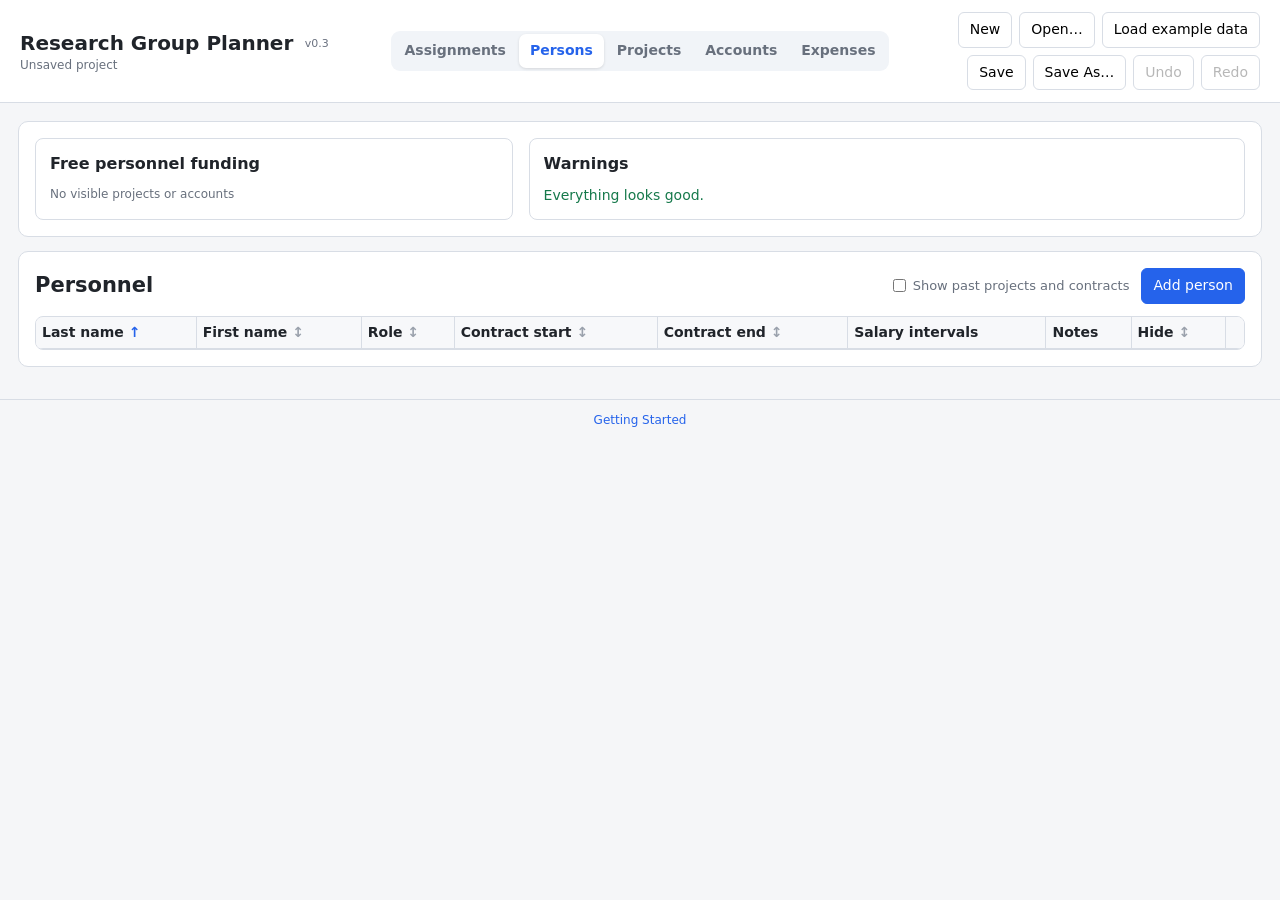
==== index.html @ 74cd60b7 "Assignments first" ====
<!doctype html>
<html lang="en">
<head>
  <meta charset="utf-8">
  <meta name="viewport" content="width=device-width, initial-scale=1">
  <title>Research Group Planner</title>
  <link rel="stylesheet" href="style.css?v=0.3">
</head>
<body>
  <header class="topbar">
    <div class="header-brand">
      <h1>Research Group Planner <span class="version">v0.3</span></h1>
      <div id="fileStatus" class="muted">Unsaved project</div>
    </div>

    <nav class="header-tabs" aria-label="Views">
      <button data-tab="timeline">Assignments</button>
      <button data-tab="persons" class="active">Persons</button>
      <button data-tab="projects">Projects</button>
      <button data-tab="accounts">Accounts</button>
      <button data-tab="expenses">Expenses</button>
      </nav>

    <nav class="toolbar" aria-label="File actions">
      <button id="newBtn">New</button>
      <button id="openBtn">Open…</button>
      <button id="loadTestDataBtn">Load example data</button>
      <button id="saveBtn">Save</button>
      <button id="saveAsBtn">Save As…</button>
      <button id="undoBtn">Undo</button>
      <button id="redoBtn">Redo</button>
    </nav>

    <div id="person-palette" class="person-palette" hidden></div>
  </header>

  <main>
    <section id="dashboard" class="panel dashboard"></section>

    <section id="tab-persons" class="tab panel active"></section>
    <section id="tab-projects" class="tab panel"></section>
    <section id="tab-accounts" class="tab panel"></section>
<section id="tab-expenses" class="tab panel"></section>
    <section id="tab-timeline" class="tab panel"></section>
</main>

  <script src="app.js?v=0.3"></script>
  <footer class="site-footer">
    <a href="GETTING_STARTED.html" target="_blank" rel="noopener">Getting Started</a>
  </footer>
</body>
</html>
---- style.css ----
:root {
  --bg: #f5f6f8;
  --panel: #ffffff;
  --line: #d8dde5;
  --text: #20242a;
  --muted: #68707d;
  --accent: #2563eb;
  --danger: #b42318;
  --warning: #9a6700;
  --label-width: 340px;
  --month-width: 28px;
}

* {
  box-sizing: border-box;
}

body {
  margin: 0;
  font: 14px/1.4 system-ui, -apple-system, Segoe UI, sans-serif;
  color: var(--text);
  background: var(--bg);
}

button,
input,
select,
textarea {
  font: inherit;
}

button {
  border: 1px solid var(--line);
  background: #fff;
  border-radius: 6px;
  padding: 7px 11px;
  cursor: pointer;
  transition: background-color .12s ease, color .12s ease, border-color .12s ease, box-shadow .12s ease;
}

button:hover {
  background: #f1f4f8;
}

button.primary {
  background: var(--accent);
  color: white;
  border-color: var(--accent);
}

button.danger {
  color: var(--danger);
}

.topbar {
  position: sticky;
  top: 0;
  z-index: 20;
  display: grid;
  grid-template-columns: minmax(220px, 1fr) auto minmax(320px, 1fr);
  align-items: center;
  gap: 18px;
  padding: 12px 20px;
  background: #fff;
  border-bottom: 1px solid var(--line);
}

.header-brand {
  justify-self: start;
  min-width: 0;
}

.header-tabs {
  justify-self: center;
  display: flex;
  align-items: center;
  gap: 2px;
  padding: 3px;
  border-radius: 9px;
  background: #f1f4f8;
}

.header-tabs button {
  border: 0;
  background: transparent;
  border-radius: 7px;
  padding: 7px 11px;
  color: var(--muted);
  font-weight: 600;
}

.header-tabs button:hover {
  background: #e8edf4;
  color: var(--text);
}

.header-tabs button.active {
  background: #fff;
  color: var(--accent);
  box-shadow: 0 1px 3px rgba(0, 0, 0, .12);
}


h1 {
  margin: 0;
  font-size: 20px;
}

.toolbar {
  justify-self: end;
  display: flex;
  gap: 7px;
  flex-wrap: wrap;
  justify-content: flex-end;
}

.muted {
  color: var(--muted);
  font-size: 12px;
}

main {
  padding: 18px;
}

.panel {
  background: var(--panel);
  border: 1px solid var(--line);
  border-radius: 10px;
  padding: 16px;
  margin-bottom: 14px;
}


.tab {
  display: none;
}

.tab.active {
  display: block;
  animation: fadeIn .15s ease;
}

@keyframes fadeIn {
  from { opacity: 0; transform: translateY(4px); }
  to { opacity: 1; transform: translateY(0); }
}

.section-head {
  display: flex;
  align-items: center;
  justify-content: space-between;
  gap: 12px;
  margin-bottom: 12px;
}

.section-head h2,
.section-head h3 {
  margin: 0;
}

.table-wrap {
  overflow: auto;
  border: 1px solid var(--line);
  border-radius: 8px;
  touch-action: pan-y;
}

.table-wrap.panning {
  cursor: grabbing !important;
  user-select: none;
}

table {
  width: 100%;
  border-collapse: collapse;
  min-width: 980px;
}

th,
td {
  border-bottom: 1px solid var(--line);
  border-right: 1px solid var(--line);
  padding: 6px;
  vertical-align: middle;
  transition: background-color .12s ease;
}

th:last-child,
td:last-child {
  border-right: 0;
}

th {
  position: sticky;
  top: 0;
  z-index: 2;
  background: #f7f8fa;
  text-align: left;
  white-space: nowrap;
}

th.sticky-col {
  left: 0;
  z-index: 3;
  box-shadow: 1px 0 0 var(--line);
}

td.sticky-col {
  position: sticky;
  left: 0;
  z-index: 1;
  background: #fff;
  box-shadow: 1px 0 0 var(--line);
}

.table-wrap tbody tr:hover td {
  background: #edf2fb;
}

.table-wrap tbody tr:hover td.computed {
  background: #e4ebf5;
}

.table-wrap tbody tr.hidden-row:hover td {
  background: #f0f2f5;
}

th.sortable {
  cursor: pointer;
  user-select: none;
}

th.sortable::after {
  content: " ↕";
  color: #9aa1ac;
}

th.sortable.asc::after {
  content: " ↑";
  color: var(--accent);
}

th.sortable.desc::after {
  content: " ↓";
  color: var(--accent);
}

td input,
td select,
td textarea {
  width: 100%;
  min-width: 100px;
  border: 1px solid transparent;
  border-bottom: 1px solid transparent;
  border-radius: 4px;
  padding: 6px;
  background: transparent;
  transition: border-color .15s ease, background-color .15s ease, box-shadow .15s ease;
}

td input:hover,
td select:hover,
td textarea:hover {
  border-color: #d0d5dd;
  background: #fafbfc;
}

td input:focus,
td select:focus,
td textarea:focus {
  outline: 2px solid #93b4ff;
  border-color: #5c8df6;
  background: #fff;
}

td textarea {
  resize: vertical;
  min-height: 34px;
}

.money {
  text-align: right;
  font-variant-numeric: tabular-nums;
}

.computed {
  white-space: nowrap;
}

.dashboard-grid {
  display: grid;
  grid-template-columns: minmax(260px, .8fr) minmax(320px, 1.2fr);
  gap: 16px;
}

.dashboard-card {
  border: 1px solid var(--line);
  border-radius: 8px;
  padding: 14px;
  min-width: 0;
}

.dashboard-card h2 {
  margin: 0 0 10px;
  font-size: 16px;
}

.budget-line {
  display: flex;
  justify-content: space-between;
  gap: 16px;
  padding: 6px 0;
  border-bottom: 1px solid #eef1f4;
}

.budget-line:last-child {
  border-bottom: 0;
}

.warning-list {
  margin: 0;
  padding-left: 20px;
}

.warning-list li {
  margin: 5px 0;
  display: flex;
  align-items: flex-start;
  gap: 6px;
}

.warning-icon {
  flex-shrink: 0;
  line-height: 1.4;
}

.error {
  color: var(--danger);
}

.warning {
  color: var(--warning);
}

.info {
  color: #2563eb;
}

.info-abbr {
  display: inline-flex;
  align-items: center;
  justify-content: center;
  width: 16px;
  height: 16px;
  border-radius: 50%;
  background: #2563eb;
  color: #fff;
  font-size: 11px;
  font-weight: 700;
  font-style: normal;
  text-decoration: none;
  cursor: help;
  vertical-align: middle;
  line-height: 1;
}

.ok {
  color: #16794b;
}

.person-palette[hidden] {
  display: none !important;
}

.person-palette {
  grid-column: 1 / -1;
  display: flex;
  gap: 4px;
  flex-wrap: wrap;
  align-content: flex-start;
  padding: 6px 0 0;
  background: #fff;
}

.person-chip {
  padding: 5px 9px;
  border: 1px solid var(--line);
  border-radius: 999px;
  background: #fff;
  cursor: grab;
}

.timeline-shell {
  border: 1px solid var(--line);
  border-radius: 8px;
  overflow: clip;
  margin-bottom: 16px;
}

.timeline-title {
  padding: 10px 12px;
  font-weight: 700;
  background: #f7f8fa;
  border-bottom: 1px solid var(--line);
  display: flex;
  align-items: baseline;
  gap: 12px;
}

.timeline-note {
  font-size: 12px;
  font-weight: 400;
  color: var(--muted);
}

.timeline-body {
  display: grid;
  grid-template-columns: var(--label-width) minmax(0, 1fr);
}

.timeline-labels {
  background: #fff;
  border-right: 1px solid var(--line);
}

.timeline-scroll {
  overflow-x: auto;
  overflow-y: hidden;
  cursor: grab;
  touch-action: pan-y;
}

.timeline-scroll.panning {
  cursor: grabbing;
  user-select: none;
}

.timeline-canvas {
  position: relative;
  min-width: 100%;
}

.timeline-row-grid,
.timeline-year-row,
.timeline-month-row {
  display: grid;
  grid-auto-flow: column;
  grid-auto-columns: var(--month-width);
}

.timeline-header {
  height: 84px;
  border-bottom: 2px solid var(--line);
  background: #fff;
}

.timeline-year-row {
  height: 28px;
  border-bottom: 1px solid #b8c4d4;
}

.year-band {
  display: flex;
  align-items: center;
  justify-content: center;
  font-weight: 700;
  color: #1e293b;
  border-right: 1px solid #cfd5dc;
  letter-spacing: .04em;
  background: linear-gradient(180deg, #f8fafc 0%, #f1f5f9 100%);
}

.timeline-month-row {
  height: 56px;
  background: #fff;
}

.month-cell {
  display: flex;
  justify-content: center;
  align-items: center;
  border-right: 1px solid #e7eaf0;
  font-size: 11px;
  color: var(--muted);
  overflow: hidden;
}

.month-cell span {
  writing-mode: vertical-rl;
  transform: rotate(180deg);
  line-height: 1;
  white-space: nowrap;
}

.month-cell.current-month {
  background: #fff4d8;
  color: #4b3b00;
  font-weight: 700;
}

.timeline-label-spacer {
  height: 84px;
  border-bottom: 2px solid var(--line);
  background: #fff;
}

.group-label {
  height: 35px;
  padding: 0 10px;
  display: flex;
  align-items: center;
  font-weight: 700;
  background: #eef2f7;
  border-bottom: 1px solid var(--line);
  overflow: hidden;
}

.group-grid {
  height: 35px;
  border-bottom: 1px solid var(--line);
  background: #eef2f7;
}

.timeline-label-row {
  padding: 8px 10px;
  border-bottom: 1px solid var(--line);
  overflow: hidden;
}

.timeline-label-row strong {
  display: block;
  margin-bottom: 4px;
}

.timeline-label-row .meta {
  display: grid;
  grid-template-columns: auto 1fr;
  gap: 2px 8px;
  font-size: 12px;
  color: var(--muted);
}

.timeline-label-row .meta span:nth-child(even) {
  text-align: right;
  font-variant-numeric: tabular-nums;
  overflow-wrap: anywhere;
}

.timeline-row {
  position: relative;
  border-bottom: 1px solid var(--line);
  background: #fff;
}

.timeline-row-grid {
  position: absolute;
  inset: 0;
  z-index: 0;
}

.current-month-band {
  position: absolute;
  top: 84px;
  bottom: 0;
  background: rgba(255, 193, 7, .08);
  pointer-events: none;
  z-index: 1;
}

.today-line {
  position: absolute;
  top: 84px;
  bottom: 0;
  width: 2px;
  background: rgba(210, 45, 45, .8);
  pointer-events: none;
  z-index: 5;
}

.timeline-row-grid>div {
  border-right: 1px solid #edf0f4;
}



.assignment-bar {
  position: absolute;
  z-index: 4;
  height: 24px;
  border-radius: 5px;
  color: white;
  padding: 3px 20px 3px 8px;
  overflow: hidden;
  white-space: nowrap;
  text-overflow: ellipsis;
  cursor: grab;
  user-select: none;
  box-shadow: 0 1px 3px rgba(0, 0, 0, .12), 0 1px 2px rgba(0, 0, 0, .08);
  border: 1px solid rgba(255, 255, 255, .15);
}

.assignment-bar.dragging {
  opacity: .72;
  cursor: grabbing;
}

.assignment-handle {
  position: absolute;
  top: 0;
  bottom: 0;
  width: 8px;
  cursor: ew-resize;
  background: rgba(255, 255, 255, .28);
}

.assignment-handle.left {
  left: 0;
}

.assignment-handle.right {
  right: 0;
}


.drop-hover {
  background: #edf5ff !important;
}


.help {
  font-size: 12px;
  color: var(--muted);
}

@media (max-width: 850px) {
  .dashboard-grid {
    grid-template-columns: 1fr;
  }

  :root {
    --label-width: 280px;
    --month-width: 28px;
  }
}

.section-actions {
  display: flex;
  align-items: center;
  gap: 12px;
  flex-wrap: wrap;
}

.past-toggle {
  display: inline-flex;
  align-items: center;
  gap: 7px;
  color: var(--muted);
  font-size: 13px;
  user-select: none;
}

.past-toggle input {
  width: auto;
  margin: 0;
}

.expense-summary-table tbody tr[data-overview-project] {
  cursor: pointer;
}

.expense-summary-table tbody tr[data-overview-project]:hover {
  background: #edf2fb;
}

.expense-overview {
  margin: 0 0 18px;
}

.expense-overview h3 {
  margin: 0 0 8px;
}

.expense-summary-table {
  min-width: 760px;
}

.expense-summary-table thead tr:first-child th {
  text-align: center;
}

.expense-summary-table thead tr:first-child th:first-child {
  text-align: left;
}

.expense-summary-table td:first-child {
  font-weight: 600;
}

.salary-summary {
  white-space: nowrap;
  min-width: 190px;
}

.salary-summary button {
  margin-left: 8px;
}

.salary-detail-row>td {
  padding: 8px 12px 14px 34px;
  background: #fafbfc;
}

.salary-editor {
  max-width: 960px;
  border: 1px solid var(--line);
  border-radius: 7px;
  overflow: auto;
}

.salary-editor table {
  min-width: 820px;
}

.salary-editor th {
  position: static;
}

.salary-empty {
  color: var(--muted);
  font-size: 12px;
  padding: 5px 0;
}


.drag-date-tooltip {
  position: fixed;
  z-index: 10000;
  pointer-events: none;
  padding: 6px 9px;
  border-radius: 6px;
  background: rgba(20, 24, 32, 0.94);
  color: #fff;
  font-size: 12px;
  font-variant-numeric: tabular-nums;
  box-shadow: 0 3px 12px rgba(0, 0, 0, .25);
  white-space: nowrap;
}

.center {
  text-align: center;
}

.center input[type="checkbox"] {
  width: 18px;
  height: 18px;
  cursor: pointer;
}

/* Hidden entries remain editable, but are visually de-emphasized. */
.hidden-row,
.hidden-row input,
.hidden-row select,
.hidden-row textarea,
.hidden-row .computed,
.hidden-row button {
  color: #8a919c;
}

.hidden-row {
  background: #f7f8fa;
}

.hidden-row input:focus,
.hidden-row select:focus,
.hidden-row textarea:focus {
  color: var(--text);
}

.assignment-drag-active .timeline-row {
  transition: background-color .08s ease;
}

.assignment-drag-active .timeline-row.drop-hover {
  background: #dbeafe !important;
  outline: 2px solid #60a5fa;
  outline-offset: -2px;
}

.timeline-row-grid > div.active-period {
  background: #dfe3e8;
}

.timeline-row-grid > div.active-period.current-month-cell {
  background: #eadfbf;
}

.timeline-label-row,
.timeline-row {
  transition: height 120ms ease;
}

.assignment-bar {
  min-width: 8px;
}


@media (max-width: 1180px) {
  .topbar {
    grid-template-columns: 1fr auto;
  }

  .header-tabs {
    grid-column: 1 / -1;
    grid-row: 2;
    justify-self: center;
  }
}

@media (max-width: 760px) {
  .topbar {
    grid-template-columns: 1fr;
  }

  .header-brand,
  .toolbar,
  .header-tabs {
    justify-self: stretch;
  }

  .toolbar,
  .header-tabs {
    justify-content: center;
  }

  .header-tabs {
    overflow-x: auto;
  }
}


.salary-interval-band {
  position: absolute;
  z-index: 3;
  height: 16px;
  border: 1px solid rgba(80, 87, 96, .22);
  border-radius: 3px;
  overflow: hidden;
  white-space: nowrap;
  pointer-events: none;
}

.salary-interval-band span {
  display: block;
  padding: 1px 4px;
  font-size: 9px;
  line-height: 12px;
  color: #3f4650;
  font-variant-numeric: tabular-nums;
  text-overflow: ellipsis;
  overflow: hidden;
}

.salary-shade-0 {
  background: #eceff2;
}

.salary-shade-1 {
  background: #dfe3e7;
}

.salary-shade-2 {
  background: #f3f4f6;
}


.version{
  font-size:0.55em;
  font-weight:500;
  color:#6b7280;
  margin-left:.4em;
  vertical-align:middle;
}


.iso-date-input {
  font-variant-numeric: tabular-nums;
  letter-spacing: .02em;
}


.compact-budget-line {
  padding: 4px 0;
}

.compact-budget-line span {
  min-width: 0;
  overflow-wrap: anywhere;
}

.account-divider {
  margin-top: 6px;
  padding-top: 6px;
  border-top: 1px solid var(--line);
  font-size: 0.9em;
  color: var(--muted);
}

.compact-budget-total {
  margin-top: 4px;
  padding-top: 8px;
  border-top: 2px solid var(--line);
  border-bottom: 0;
  font-weight: 700;
}


.iso-date-input {
  min-width: 132px;
}


.contract-preview,
.valid-drop-preview {
  position: absolute;
  top: 0;
  bottom: 0;
  pointer-events: none;
}

.contract-preview {
  z-index: 2;
  background: repeating-linear-gradient(
    135deg,
    rgba(37, 99, 235, .08) 0,
    rgba(37, 99, 235, .08) 6px,
    rgba(37, 99, 235, .18) 6px,
    rgba(37, 99, 235, .18) 10px
  );
  border-left: 1px dashed rgba(37, 99, 235, .75);
  border-right: 1px dashed rgba(37, 99, 235, .75);
}

.valid-drop-preview {
  z-index: 3;
  background: rgba(37, 99, 235, .17);
  box-shadow: inset 0 0 0 2px rgba(37, 99, 235, .55);
}

.contract-drag-tooltip {
  position: fixed;
  z-index: 10001;
  pointer-events: none;
  padding: 7px 10px;
  border-radius: 7px;
  background: rgba(17, 24, 39, .96);
  color: #fff;
  font-size: 11px;
  line-height: 1.4;
  font-variant-numeric: tabular-nums;
  box-shadow: 0 4px 16px rgba(0, 0, 0, .28);
  white-space: nowrap;
}




.assignment-bar-readonly {
  cursor: default;
  padding-right: 8px;
}

.assignment-bar-resize-only {
  cursor: default;
}

.assignment-bar-resize-only .assignment-handle {
  cursor: ew-resize;
}


.assignment-bar-resize-only {
  cursor: grab;
}

.assignment-bar-resize-only.delete-dragging {
  cursor: grabbing;
  opacity: .72;
  z-index: 20;
  pointer-events: none;
}

.drag-date-tooltip.delete-ready {
  background: rgba(180, 35, 24, .96);
}


body.modal-open {
  overflow: hidden;
}

.assignment-modal[hidden] {
  display: none;
}

.assignment-modal {
  position: fixed;
  inset: 0;
  z-index: 10000;
  display: grid;
  place-items: center;
  padding: 20px;
}

.assignment-modal-backdrop {
  position: absolute;
  inset: 0;
  background: rgba(15, 23, 42, .48);
  backdrop-filter: blur(2px);
}

.assignment-modal-card {
  position: relative;
  width: min(560px, 100%);
  border: 1px solid rgba(148, 163, 184, .55);
  border-radius: 14px;
  background: #fff;
  box-shadow: 0 24px 80px rgba(15, 23, 42, .35);
  overflow: hidden;
}

.assignment-modal-header {
  display: flex;
  align-items: flex-start;
  justify-content: space-between;
  gap: 16px;
  padding: 18px 20px 14px;
  border-bottom: 1px solid var(--line);
  background: #f8fafc;
}

.assignment-modal-header h3 {
  margin: 0 0 6px;
  font-size: 18px;
}

.assignment-modal-close {
  border: 0;
  background: transparent;
  padding: 0 4px;
  font-size: 26px;
  line-height: 1;
  color: var(--muted);
}

.assignment-modal-body {
  display: grid;
  gap: 18px;
  padding: 20px;
}

.assignment-editor-context {
  display: flex;
  flex-wrap: wrap;
  gap: 5px 10px;
  color: var(--muted);
  font-size: 12px;
}

.assignment-editor-context strong {
  color: var(--text);
}

.assignment-field {
  display: grid;
  gap: 7px;
  font-weight: 600;
}

.assignment-field input,
.assignment-field textarea {
  width: 100%;
  border: 1px solid var(--line);
  border-radius: 8px;
  padding: 10px 11px;
  background: #fff;
  color: var(--text);
}

.assignment-field input:focus,
.assignment-field textarea:focus {
  outline: 3px solid rgba(37, 99, 235, .16);
  border-color: var(--accent);
}

.fte-input-wrap {
  position: relative;
  max-width: 180px;
}

.fte-input-wrap input {
  padding-right: 34px;
  font-variant-numeric: tabular-nums;
}

.fte-input-wrap span {
  position: absolute;
  right: 11px;
  top: 50%;
  transform: translateY(-50%);
  color: var(--muted);
  pointer-events: none;
}

.assignment-modal-footer {
  display: flex;
  justify-content: flex-end;
  gap: 9px;
  padding: 14px 20px 18px;
  border-top: 1px solid var(--line);
  background: #fafbfc;
}

.assignment-note-icon {
  color: rgba(255,255,255,.92);
  font-size: 8px;
  margin-left: 6px;
  vertical-align: 1px;
}

.assignment-comment-icon { margin-left: 5px; font-size: 11px; line-height: 1; vertical-align: middle; }

/* ─── Expense Timeline Modal ─── */

.expense-timeline-modal {
  position: fixed;
  inset: 0;
  z-index: 10000;
  display: grid;
  place-items: center;
  padding: 20px;
}

.expense-timeline-backdrop {
  position: absolute;
  inset: 0;
  background: rgba(15, 23, 42, .48);
  backdrop-filter: blur(2px);
}

.expense-timeline-card {
  position: relative;
  width: min(720px, 100%);
  border: 1px solid rgba(148, 163, 184, .55);
  border-radius: 14px;
  background: #fff;
  box-shadow: 0 24px 80px rgba(15, 23, 42, .35);
  overflow: hidden;
}

.expense-timeline-header {
  display: flex;
  align-items: flex-start;
  justify-content: space-between;
  gap: 16px;
  padding: 18px 20px 14px;
  border-bottom: 1px solid var(--line);
  background: #f8fafc;
}

.expense-timeline-header h3 {
  margin: 0 0 4px;
  font-size: 18px;
}

.expense-timeline-close {
  border: 0;
  background: transparent;
  padding: 0 4px;
  font-size: 26px;
  line-height: 1;
  color: var(--muted);
  cursor: pointer;
}

.expense-timeline-body {
  padding: 20px;
}

.expense-timeline-legend {
  display: flex;
  gap: 16px;
  margin-bottom: 16px;
  font-size: 13px;
  font-weight: 600;
}

.expense-legend-item {
  display: flex;
  align-items: center;
  gap: 5px;
}

.expense-legend-dot {
  width: 10px;
  height: 10px;
  border-radius: 50%;
  flex-shrink: 0;
}

.expense-timeline-track {
  margin-bottom: 16px;
}

.expense-timeline-bar {
  position: relative;
  background: #f1f5f9;
  border: 1px solid var(--line);
  border-radius: 6px;
  overflow: visible;
}

.expense-marker {
  position: absolute;
  width: 12px;
  height: 12px;
  border-radius: 50%;
  transform: translateX(-50%);
  cursor: pointer;
  z-index: 2;
  transition: filter .1s, box-shadow .1s;
}

.expense-marker:hover {
  filter: brightness(1.15);
  box-shadow: 0 0 0 3px rgba(0, 0, 0, .12);
}

.expense-today-line {
  position: absolute;
  top: -2px;
  bottom: -2px;
  width: 2px;
  background: rgba(210, 45, 45, .7);
  z-index: 1;
}

.expense-timeline-months {
  position: relative;
  height: 22px;
  margin-top: 2px;
  font-size: 10px;
  color: var(--muted);
}

.expense-month-tick {
  position: absolute;
  top: 0;
  transform: translateX(-50%);
  white-space: nowrap;
  font-size: 11px;
  color: var(--muted);
  font-variant-numeric: tabular-nums;
}

.expense-month-tick:last-child {
  transform: translateX(-100%);
}

.expense-timeline-list {
  border-top: 1px solid var(--line);
  padding-top: 12px;
}

.expense-timeline-list-item {
  display: flex;
  align-items: center;
  gap: 8px;
  padding: 5px 0;
  font-size: 13px;
  border-bottom: 1px solid #f1f5f9;
  transition: background .15s;
}

.expense-timeline-list-item.highlighted {
  background: #dbeafe;
  border-radius: 4px;
  margin: 0 -6px;
  padding: 5px 6px;
}

.expense-timeline-list-item:last-child {
  border-bottom: 0;
}

.expense-list-dot {
  width: 8px;
  height: 8px;
  border-radius: 50%;
  flex-shrink: 0;
}

.expense-list-date {
  font-variant-numeric: tabular-nums;
  min-width: 90px;
}

.expense-list-amount {
  min-width: 80px;
  text-align: right;
}

.expense-list-cat {
  color: var(--muted);
  font-size: 12px;
}

.expense-list-notes {
  font-size: 12px;
  overflow: hidden;
  text-overflow: ellipsis;
  white-space: nowrap;
}


.assignment-planned-segment {
  position: absolute;
  top: 0;
  bottom: 0;
  z-index: 1;
  pointer-events: none;
  background: repeating-linear-gradient(
    135deg,
    rgba(255, 255, 255, .08) 0,
    rgba(255, 255, 255, .08) 4px,
    rgba(255, 255, 255, .48) 4px,
    rgba(255, 255, 255, .48) 8px
  );
  border-left: 1px solid rgba(255, 255, 255, .72);
}

.assignment-label-text {
  position: relative;
  z-index: 2;
}

.assignment-handle {
  z-index: 3;
}

.balance-date-marker {
  position: absolute;
  top: 0;
  width: 2px;
  background: #2563eb;
  z-index: 2;
  pointer-events: none;
}
.balance-date-marker::after {
  content: attr(title);
  position: absolute;
  bottom: 4px;
  left: 6px;
  background: #1e293b;
  color: #f8fafc;
  font-size: 10px;
  padding: 2px 6px;
  border-radius: 4px;
  white-space: pre;
  pointer-events: none;
  opacity: 0;
  transition: opacity 0.15s;
}
.balance-date-marker:hover::after {
  opacity: 1;
}
.balance-label {
  position: absolute;
  bottom: 2px;
  left: 6px;
  background: #dbeafe;
  color: #1e40af;
  font-size: 10px;
  font-weight: 600;
  padding: 1px 5px;
  border-radius: 3px;
  white-space: nowrap;
  pointer-events: none;
}

.assignment-planned-project-segment {
  position: absolute;
  z-index: 4;
  top: 0;
  bottom: 0;
  pointer-events: none;
  background:
    repeating-linear-gradient(
      135deg,
      rgba(255, 255, 255, .08) 0,
      rgba(255, 255, 255, .08) 4px,
      rgba(20, 20, 20, .28) 4px,
      rgba(20, 20, 20, .28) 7px
    );
  border-left: 1px solid rgba(20, 20, 20, .35);
}

.assignment-planned-segment {
  background: repeating-linear-gradient(135deg, rgba(255,255,255,.10) 0, rgba(255,255,255,.10) 4px, rgba(20,20,20,.28) 4px, rgba(20,20,20,.28) 7px);
}
.assignment-planned-project-segment {
  background: repeating-linear-gradient(45deg, rgba(255,255,255,.10) 0, rgba(255,255,255,.10) 4px, rgba(20,20,20,.28) 4px, rgba(20,20,20,.28) 7px);
}
.assignment-planning-badge {
  position:absolute; z-index:7; top:2px; right:4px; min-width:16px; height:14px; padding:0 3px;
  border-radius:7px; background:#facc15; color:#3f3f46; font-size:9px; font-weight:800;
  line-height:14px; text-align:center; box-shadow:0 1px 2px rgba(0,0,0,.18); pointer-events:none;
}
.assignment-editor-planning[hidden] {
  display: none !important;
}
.assignment-editor-planning {
  display:grid; gap:6px; padding:10px 12px; border:1px solid #facc15; border-radius:8px;
  background:#fefce8; color:#713f12; font-size:12px; font-weight:600;
}


.negative-funding {
  color: #b91c1c;
}



.resizable-table {
  table-layout: fixed;
  width: max-content;
  min-width: 100%;
}

.resizable-table th,
.resizable-table td {
  overflow: hidden;
  text-overflow: ellipsis;
}

.resizable-column-header {
  position: relative;
}

.column-resize-handle {
  position: absolute;
  top: 0;
  right: -3px;
  width: 7px;
  height: 100%;
  cursor: col-resize;
  touch-action: none;
  z-index: 5;
}

.column-resize-handle::after {
  content: "";
  position: absolute;
  top: 20%;
  bottom: 20%;
  left: 3px;
  width: 1px;
  background: transparent;
}

.resizable-column-header:hover .column-resize-handle::after,
.column-resize-handle:hover::after {
  background: #94a3b8;
}

body.resizing-column,
body.resizing-column * {
  cursor: col-resize !important;
  user-select: none !important;
}

.site-footer {
  text-align: center;
  padding: 12px 16px;
  font-size: 12px;
  color: var(--muted);
  border-top: 1px solid var(--line);
}

.site-footer a {
  color: var(--accent);
  text-decoration: none;
}

.site-footer a:hover {
  text-decoration: underline;
}
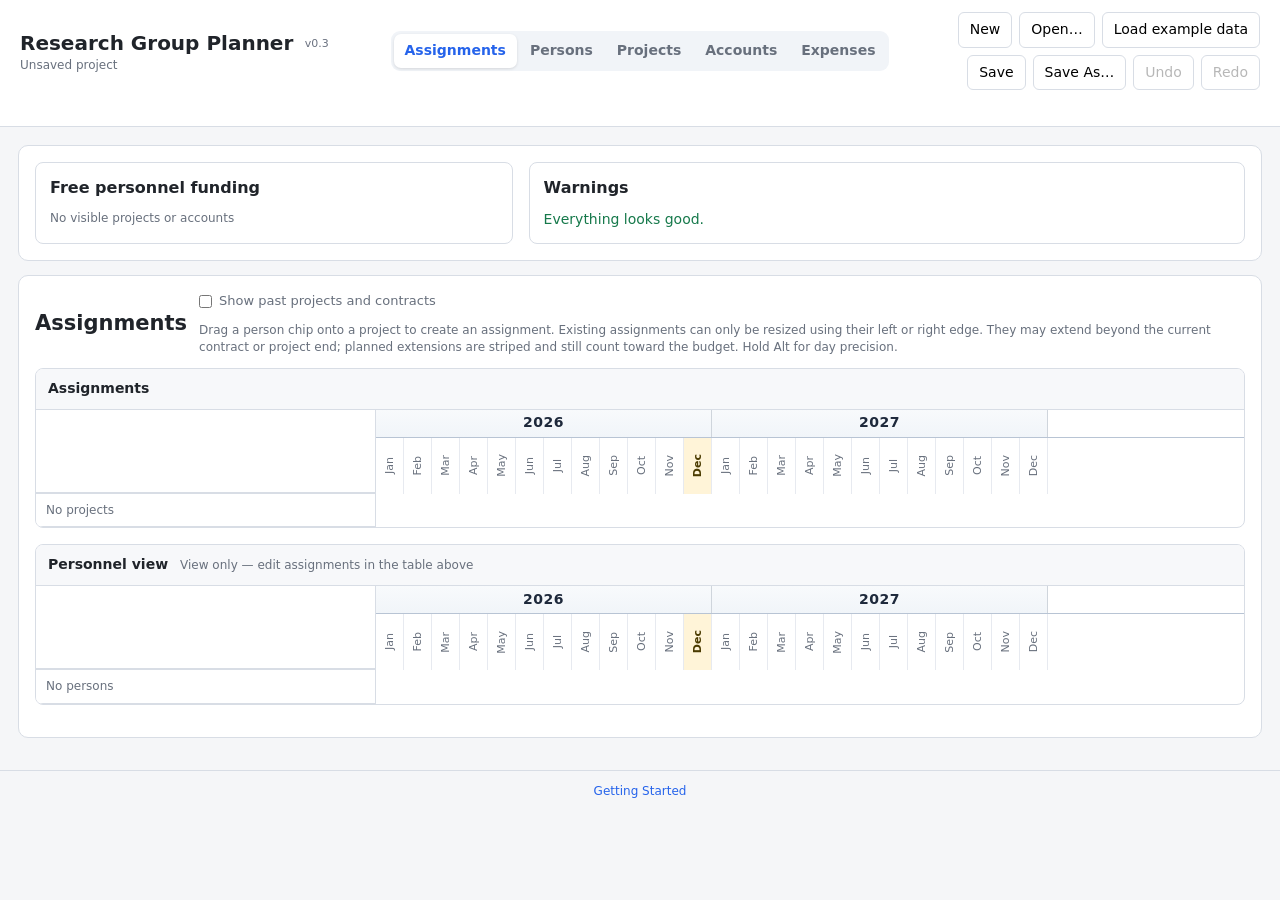
==== commit 8aeca745: "Default to assignments tab on load" ====
--- a/index.html
+++ b/index.html
@@ -14,8 +14,8 @@
     </div>
 
     <nav class="header-tabs" aria-label="Views">
-      <button data-tab="timeline">Assignments</button>
-      <button data-tab="persons" class="active">Persons</button>
+      <button data-tab="timeline" class="active">Assignments</button>
+      <button data-tab="persons">Persons</button>
       <button data-tab="projects">Projects</button>
       <button data-tab="accounts">Accounts</button>
       <button data-tab="expenses">Expenses</button>
@@ -37,11 +37,11 @@
   <main>
     <section id="dashboard" class="panel dashboard"></section>
 
-    <section id="tab-persons" class="tab panel active"></section>
+    <section id="tab-persons" class="tab panel"></section>
     <section id="tab-projects" class="tab panel"></section>
     <section id="tab-accounts" class="tab panel"></section>
 <section id="tab-expenses" class="tab panel"></section>
-    <section id="tab-timeline" class="tab panel"></section>
+    <section id="tab-timeline" class="tab panel active"></section>
 </main>
 
   <script src="app.js?v=0.3"></script>
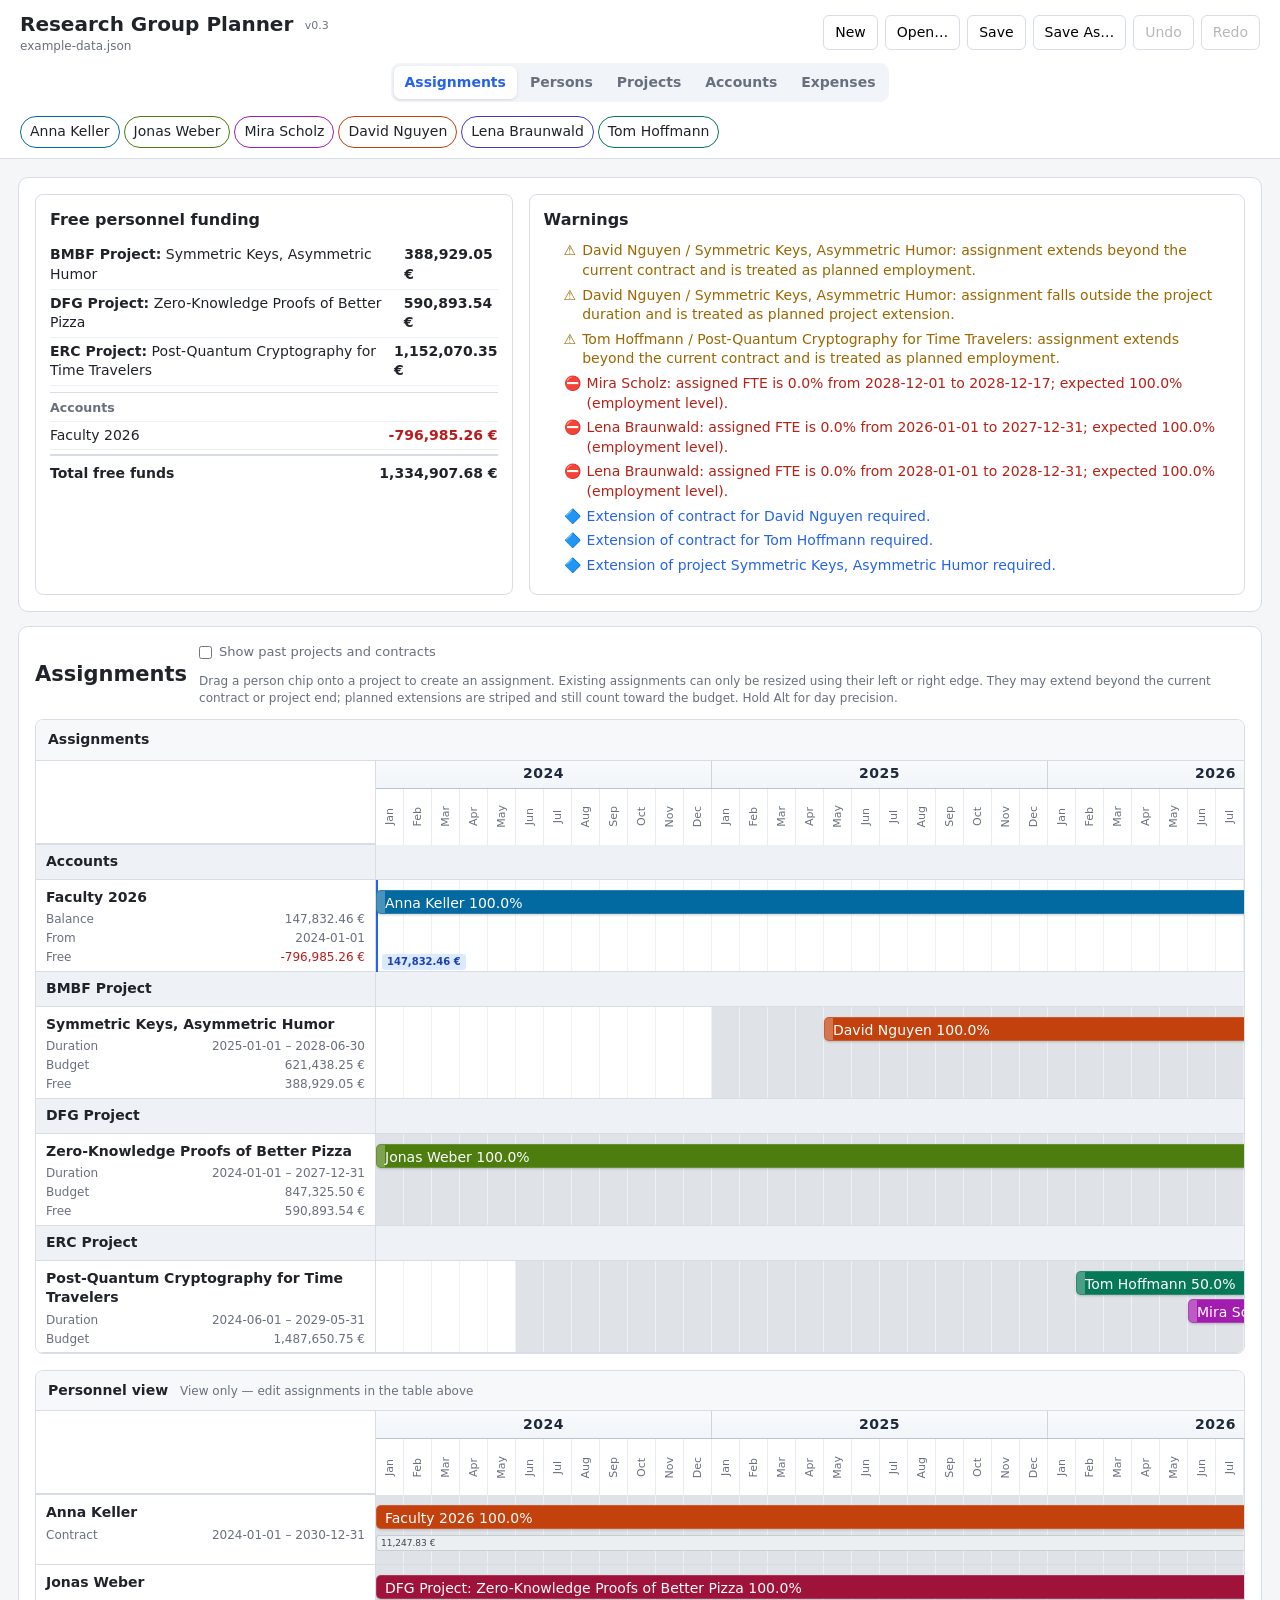
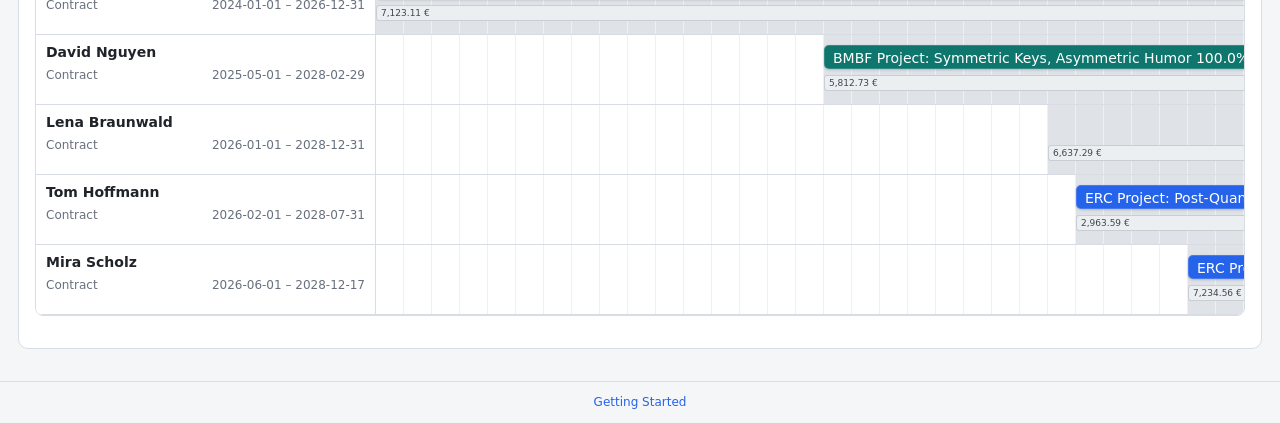
==== commit 9222e4d5: "Remove 'Load example data' button, auto-load on startup" ====
--- a/index.html
+++ b/index.html
@@ -24,7 +24,6 @@
     <nav class="toolbar" aria-label="File actions">
       <button id="newBtn">New</button>
       <button id="openBtn">Open…</button>
-      <button id="loadTestDataBtn">Load example data</button>
       <button id="saveBtn">Save</button>
       <button id="saveAsBtn">Save As…</button>
       <button id="undoBtn">Undo</button>
--- a/style.css
+++ b/style.css
@@ -57,10 +57,11 @@
   top: 0;
   z-index: 20;
   display: grid;
-  grid-template-columns: minmax(220px, 1fr) auto minmax(320px, 1fr);
+  grid-template-columns: minmax(220px, 1fr) auto;
+  grid-template-rows: auto auto;
   align-items: center;
-  gap: 18px;
-  padding: 12px 20px;
+  gap: 8px 18px;
+  padding: 10px 20px;
   background: #fff;
   border-bottom: 1px solid var(--line);
 }
@@ -68,9 +69,13 @@
 .header-brand {
   justify-self: start;
   min-width: 0;
+  grid-column: 1;
+  grid-row: 1;
 }
 
 .header-tabs {
+  grid-column: 1 / -1;
+  grid-row: 2;
   justify-self: center;
   display: flex;
   align-items: center;
@@ -108,6 +113,8 @@
 
 .toolbar {
   justify-self: end;
+  grid-column: 2;
+  grid-row: 1;
   display: flex;
   gap: 7px;
   flex-wrap: wrap;
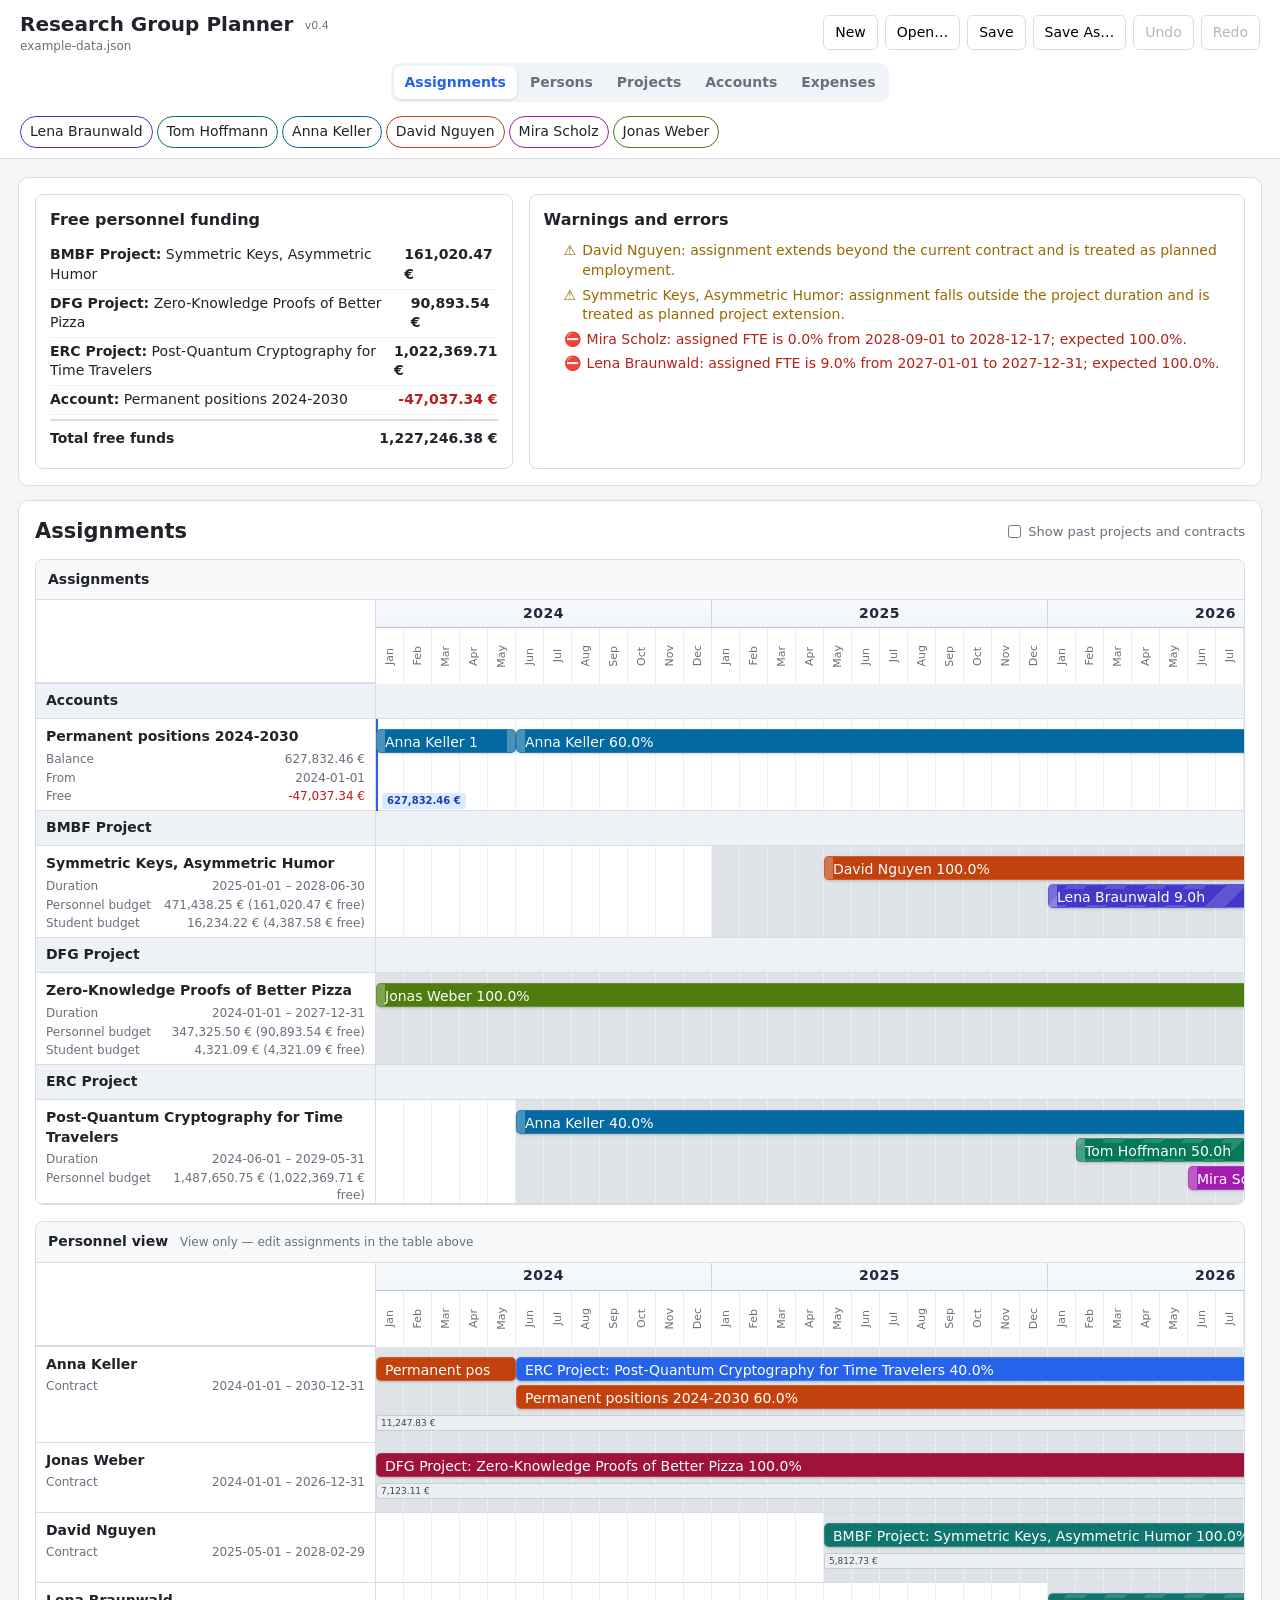
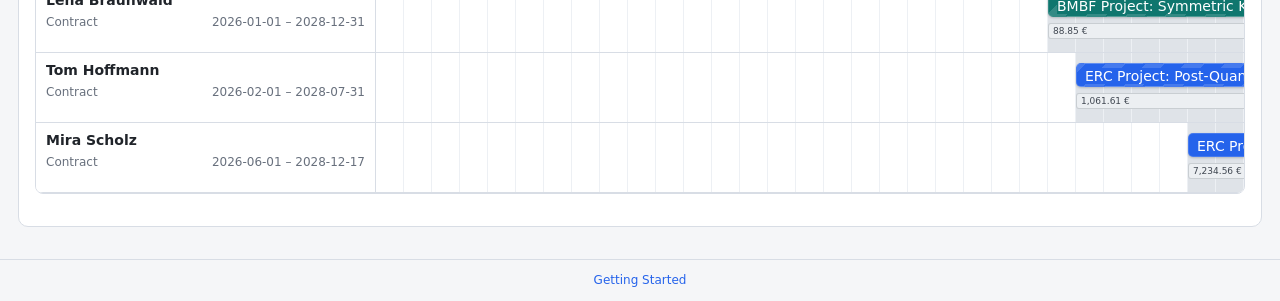
==== commit b3d295b2: "v0.4: student assistant hrs/week, salary period split, role-based bar rendering - Salary intervals r" ====
--- a/index.html
+++ b/index.html
@@ -4,12 +4,12 @@
   <meta charset="utf-8">
   <meta name="viewport" content="width=device-width, initial-scale=1">
   <title>Research Group Planner</title>
-  <link rel="stylesheet" href="style.css?v=0.3">
+  <link rel="stylesheet" href="style.css?v=0.4">
 </head>
 <body>
   <header class="topbar">
     <div class="header-brand">
-      <h1>Research Group Planner <span class="version">v0.3</span></h1>
+      <h1>Research Group Planner <span class="version">v0.4</span></h1>
       <div id="fileStatus" class="muted">Unsaved project</div>
     </div>
 
@@ -43,7 +43,7 @@
     <section id="tab-timeline" class="tab panel active"></section>
 </main>
 
-  <script src="app.js?v=0.3"></script>
+  <script src="app.js?v=0.4"></script>
   <footer class="site-footer">
     <a href="GETTING_STARTED.html" target="_blank" rel="noopener">Getting Started</a>
   </footer>
--- a/style.css
+++ b/style.css
@@ -289,6 +289,23 @@
 .money {
   text-align: right;
   font-variant-numeric: tabular-nums;
+}
+
+.money-input {
+  text-align: right;
+  font-variant-numeric: tabular-nums;
+}
+
+.money-field {
+  display: inline-flex;
+  align-items: center;
+  gap: 2px;
+}
+
+.money-field::after {
+  content: '€';
+  font: inherit;
+  flex-shrink: 0;
 }
 
 .computed {
@@ -612,6 +629,16 @@
   cursor: grabbing;
 }
 
+.assignment-bar-student {
+  background-image: repeating-linear-gradient(
+    -45deg,
+    transparent,
+    transparent 14px,
+    rgba(255, 255, 255, .15) 14px,
+    rgba(255, 255, 255, .15) 28px
+  ) !important;
+}
+
 .assignment-handle {
   position: absolute;
   top: 0;
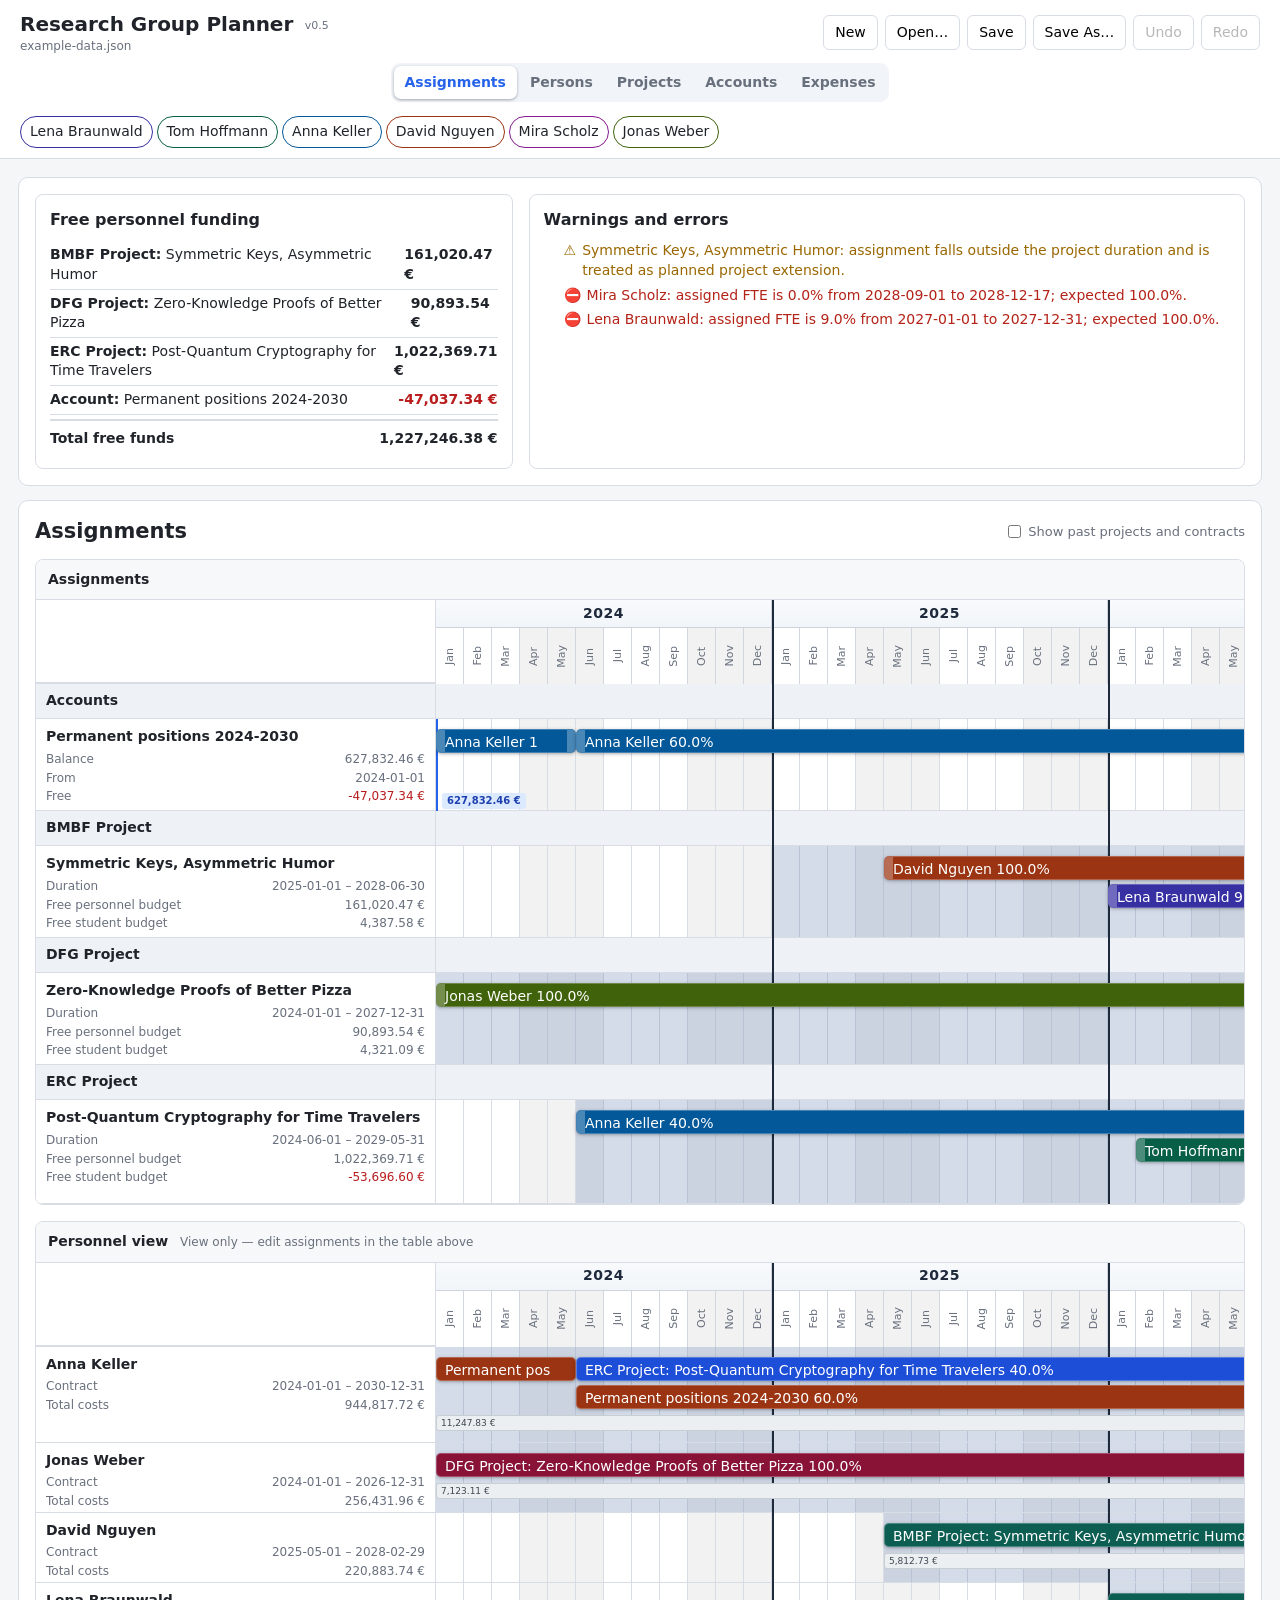
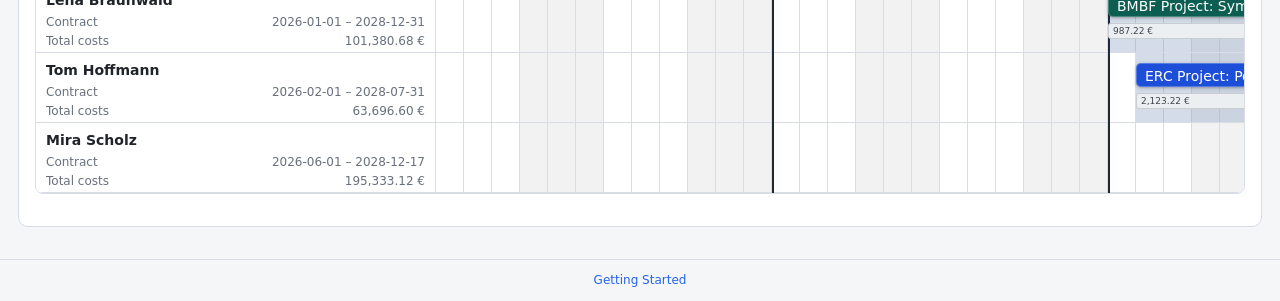
==== commit 1f903fb0: "v0.5: auto-create planned contract periods on assignment gaps, merge on extend, custom dialogs, cont" ====
--- a/index.html
+++ b/index.html
@@ -4,12 +4,12 @@
   <meta charset="utf-8">
   <meta name="viewport" content="width=device-width, initial-scale=1">
   <title>Research Group Planner</title>
-  <link rel="stylesheet" href="style.css?v=0.4">
+  <link rel="stylesheet" href="style.css?v=0.5">
 </head>
 <body>
   <header class="topbar">
     <div class="header-brand">
-      <h1>Research Group Planner <span class="version">v0.4</span></h1>
+      <h1>Research Group Planner <span class="version">v0.5</span></h1>
       <div id="fileStatus" class="muted">Unsaved project</div>
     </div>
 
@@ -43,7 +43,7 @@
     <section id="tab-timeline" class="tab panel active"></section>
 </main>
 
-  <script src="app.js?v=0.4"></script>
+  <script src="app.js?v=0.5"></script>
   <footer class="site-footer">
     <a href="GETTING_STARTED.html" target="_blank" rel="noopener">Getting Started</a>
   </footer>
--- a/style.css
+++ b/style.css
@@ -7,8 +7,99 @@
   --accent: #2563eb;
   --danger: #b42318;
   --warning: #9a6700;
-  --label-width: 340px;
+  --hover-bg: #f1f4f8;
+  --row-hover: #edf2fb;
+  --row-computed-hover: #e4ebf5;
+  --input-bg: #fff;
+  --input-hover-bg: #fafbfc;
+  --input-hover-border: #d0d5dd;
+  --input-focus-border: #5c8df6;
+  --input-focus-ring: rgba(91, 131, 246, .16);
+  --header-bg: #fff;
+  --tab-bar-bg: #f1f4f8;
+  --tab-active-bg: #fff;
+  --sticky-shadow: #fff;
+  --modal-backdrop: rgba(15, 23, 42, .48);
+  --modal-shadow: rgba(15, 23, 42, .35);
+  --modal-border: rgba(148, 163, 184, .55);
+  --grid-line: #d8dce3;
+  --today-line: rgba(210, 45, 45, .8);
+  --year-band-text: #1e293b;
+  --year-band-border: #cfd5dc;
+  --year-band-bg: linear-gradient(#f8fafc 0%, #f1f5f9 100%);
+  --month-border: #d2d7df;
+  --group-label-bg: #eef2f7;
+  --warning-bg: #fff3cd;
+  --warning-text: #856404;
+  --warning-border: #ffc107;
+  --drop-hover-bg: #edf5ff;
+  --drop-hover-outline: #60a5fa;
+  --badge-student-bg: #f472b6;
+  --badge-student-text: #fff;
+  --planning-bg: #fefce8;
+  --planning-text: #713f12;
+  --planning-border: #facc15;
+  --negative-text: #b91c1c;
+  --ok-text: #16794b;
+  --label-width: 400px;
   --month-width: 28px;
+  --expense-today-line: rgba(210, 45, 45, .7);
+  --shade-0: #eceff2;
+  --shade-1: #dfe3e7;
+  --shade-2: #f3f4f6;
+  --band-text: #3f4650;
+  --band-border: rgba(80, 87, 96, .22);
+  --detail-row-bg: #fafbfc;
+  --period-toggle: #2563eb;
+  --info-color: #2563eb;
+  --info-badge-bg: #2563eb;
+  --info-badge-text: #fff;
+  --balance-marker: #2563eb;
+  --balance-tooltip-bg: #1e293b;
+  --balance-label-bg: #dbeafe;
+  --balance-label-text: #1e40af;
+  --version-color: #6b7280;
+  --bar-shadow-light: rgba(0, 0, 0, .12);
+  --bar-shadow-dark: rgba(0, 0, 0, .20);
+  --bar-border: rgba(255, 255, 255, .25);
+  --bar-handle: rgba(255, 255, 255, .28);
+  --note-icon: rgba(255,255,255,.92);
+  --tooltip-bg: rgba(20, 24, 32, 0.94);
+  --tooltip-shadow: rgba(0, 0, 0, .25);
+  --delete-tooltip-bg: rgba(180, 35, 24, .96);
+  --zebra-overlay: rgba(0, 0, 0, .05);
+  --hidden-row-bg: #f7f8fa;
+  --hidden-row-text: #8a919c;
+  --header-row-bg: #f7f8fa;
+  --row-hover-computed: #e4ebf5;
+  --contract-band-bg: rgba(80, 87, 96, .22);
+  --active-period-overlay: rgba(100, 130, 180, 0.28);
+  --current-month-bg: #fff4d8;
+  --current-month-text: #4b3b00;
+  --current-month-overlay: rgba(234, 200, 91, 0.35);
+  --month-band-stripe: rgba(255, 193, 7, .08);
+  --expense-bar-bg: #f1f5f9;
+  --expense-bar-border: #d8dde5;
+  --expense-item-border: #eef1f4;
+  --expense-highlight-bg: #dbeafe;
+  --expense-month-text: #68707d;
+  --planning-badge-bg: #facc15;
+  --planning-badge-text: #3f3f46;
+  --assignment-planning-bg: #fefce8;
+  --assignment-planning-text: #713f12;
+  --assignment-planning-border: #facc15;
+  --drag-active-row-bg: #dbeafe;
+  --drag-active-row-outline: #60a5fa;
+  --expense-marker-ring: rgba(0, 0, 0, .12);
+  --stripe-light: rgba(255, 255, 255, .12);
+  --stripe-heavy: rgba(255, 255, 255, .40);
+  --planned-stripe-1: rgba(255,255,255,.12);
+  --planned-stripe-2: rgba(255,255,255,.40);
+  --planned-stripe-3: rgba(255,255,255,.72);
+  --planned-project-stripe-1: rgba(255, 255, 255, .08);
+  --planned-project-stripe-2: rgba(20,20,20,.28);
+  --planned-project-stripe-3: rgba(20, 20, 20, .35);
+  --today-month-stripe: rgba(255, 193, 7, .08);
 }
 
 * {
@@ -31,7 +122,7 @@
 
 button {
   border: 1px solid var(--line);
-  background: #fff;
+  background: var(--panel);
   border-radius: 6px;
   padding: 7px 11px;
   cursor: pointer;
@@ -39,7 +130,7 @@
 }
 
 button:hover {
-  background: #f1f4f8;
+  background: var(--hover-bg);
 }
 
 button.primary {
@@ -62,7 +153,7 @@
   align-items: center;
   gap: 8px 18px;
   padding: 10px 20px;
-  background: #fff;
+  background: var(--header-bg);
   border-bottom: 1px solid var(--line);
 }
 
@@ -82,7 +173,7 @@
   gap: 2px;
   padding: 3px;
   border-radius: 9px;
-  background: #f1f4f8;
+  background: var(--tab-bar-bg);
 }
 
 .header-tabs button {
@@ -95,14 +186,14 @@
 }
 
 .header-tabs button:hover {
-  background: #e8edf4;
+  background: var(--hover-bg);
   color: var(--text);
 }
 
 .header-tabs button.active {
-  background: #fff;
+  background: var(--tab-active-bg);
   color: var(--accent);
-  box-shadow: 0 1px 3px rgba(0, 0, 0, .12);
+  box-shadow: 0 1px 3px var(--modal-shadow);
 }
 
 
@@ -202,7 +293,7 @@
   position: sticky;
   top: 0;
   z-index: 2;
-  background: #f7f8fa;
+  background: var(--header-row-bg);
   text-align: left;
   white-space: nowrap;
 }
@@ -217,20 +308,20 @@
   position: sticky;
   left: 0;
   z-index: 1;
-  background: #fff;
+  background: var(--panel);
   box-shadow: 1px 0 0 var(--line);
 }
 
 .table-wrap tbody tr:hover td {
-  background: #edf2fb;
+  background: var(--row-hover);
 }
 
 .table-wrap tbody tr:hover td.computed {
-  background: #e4ebf5;
+  background: var(--row-computed-hover);
 }
 
 .table-wrap tbody tr.hidden-row:hover td {
-  background: #f0f2f5;
+  background: var(--row-hover);
 }
 
 th.sortable {
@@ -240,7 +331,7 @@
 
 th.sortable::after {
   content: " ↕";
-  color: #9aa1ac;
+  color: var(--muted);
 }
 
 th.sortable.asc::after {
@@ -269,16 +360,16 @@
 td input:hover,
 td select:hover,
 td textarea:hover {
-  border-color: #d0d5dd;
-  background: #fafbfc;
+  border-color: var(--input-hover-border);
+  background: var(--input-hover-bg);
 }
 
 td input:focus,
 td select:focus,
 td textarea:focus {
-  outline: 2px solid #93b4ff;
-  border-color: #5c8df6;
-  background: #fff;
+  outline: 2px solid var(--input-focus-ring);
+  border-color: var(--input-focus-border);
+  background: var(--input-bg);
 }
 
 td textarea {
@@ -335,7 +426,7 @@
   justify-content: space-between;
   gap: 16px;
   padding: 6px 0;
-  border-bottom: 1px solid #eef1f4;
+  border-bottom: 1px solid var(--line);
 }
 
 .budget-line:last-child {
@@ -368,7 +459,7 @@
 }
 
 .info {
-  color: #2563eb;
+  color: var(--info-color);
 }
 
 .info-abbr {
@@ -378,8 +469,8 @@
   width: 16px;
   height: 16px;
   border-radius: 50%;
-  background: #2563eb;
-  color: #fff;
+  background: var(--info-badge-bg);
+  color: var(--info-badge-text);
   font-size: 11px;
   font-weight: 700;
   font-style: normal;
@@ -390,7 +481,7 @@
 }
 
 .ok {
-  color: #16794b;
+  color: var(--ok-text);
 }
 
 .person-palette[hidden] {
@@ -404,14 +495,14 @@
   flex-wrap: wrap;
   align-content: flex-start;
   padding: 6px 0 0;
-  background: #fff;
+  background: var(--panel);
 }
 
 .person-chip {
   padding: 5px 9px;
   border: 1px solid var(--line);
   border-radius: 999px;
-  background: #fff;
+  background: var(--panel);
   cursor: grab;
 }
 
@@ -425,7 +516,7 @@
 .timeline-title {
   padding: 10px 12px;
   font-weight: 700;
-  background: #f7f8fa;
+  background: var(--header-row-bg);
   border-bottom: 1px solid var(--line);
   display: flex;
   align-items: baseline;
@@ -444,8 +535,35 @@
 }
 
 .timeline-labels {
-  background: #fff;
+  background: var(--panel);
   border-right: 1px solid var(--line);
+  position: relative;
+}
+
+.timeline-label-resize-handle {
+  position: absolute;
+  top: 0;
+  right: -4px;
+  width: 8px;
+  height: 100%;
+  cursor: col-resize;
+  touch-action: none;
+  z-index: 5;
+}
+
+.timeline-label-resize-handle::after {
+  content: "";
+  position: absolute;
+  top: 20%;
+  bottom: 20%;
+  left: 3px;
+  width: 1px;
+  background: transparent;
+}
+
+.timeline-labels:hover .timeline-label-resize-handle::after,
+.timeline-label-resize-handle:hover::after {
+  background: var(--muted);
 }
 
 .timeline-scroll {
@@ -476,12 +594,12 @@
 .timeline-header {
   height: 84px;
   border-bottom: 2px solid var(--line);
-  background: #fff;
+  background: var(--panel);
 }
 
 .timeline-year-row {
   height: 28px;
-  border-bottom: 1px solid #b8c4d4;
+  border-bottom: 1px solid var(--year-band-border);
 }
 
 .year-band {
@@ -489,25 +607,30 @@
   align-items: center;
   justify-content: center;
   font-weight: 700;
-  color: #1e293b;
-  border-right: 1px solid #cfd5dc;
+  color: var(--year-band-text);
+  border-right: 1px solid var(--year-band-border);
   letter-spacing: .04em;
-  background: linear-gradient(180deg, #f8fafc 0%, #f1f5f9 100%);
+  background: var(--year-band-bg);
 }
 
 .timeline-month-row {
   height: 56px;
-  background: #fff;
+  background: var(--panel);
 }
 
 .month-cell {
   display: flex;
   justify-content: center;
   align-items: center;
-  border-right: 1px solid #e7eaf0;
+  border-right: 1px solid var(--month-border);
   font-size: 11px;
   color: var(--muted);
   overflow: hidden;
+}
+
+.month-cell.q2,
+.month-cell.q4 {
+  background: var(--zebra-overlay);
 }
 
 .month-cell span {
@@ -518,15 +641,15 @@
 }
 
 .month-cell.current-month {
-  background: #fff4d8;
-  color: #4b3b00;
+  background: var(--current-month-bg);
+  color: var(--current-month-text);
   font-weight: 700;
 }
 
 .timeline-label-spacer {
   height: 84px;
   border-bottom: 2px solid var(--line);
-  background: #fff;
+  background: var(--panel);
 }
 
 .group-label {
@@ -535,7 +658,7 @@
   display: flex;
   align-items: center;
   font-weight: 700;
-  background: #eef2f7;
+  background: var(--group-label-bg);
   border-bottom: 1px solid var(--line);
   overflow: hidden;
 }
@@ -543,7 +666,7 @@
 .group-grid {
   height: 35px;
   border-bottom: 1px solid var(--line);
-  background: #eef2f7;
+  background: var(--group-label-bg);
 }
 
 .timeline-label-row {
@@ -574,7 +697,7 @@
 .timeline-row {
   position: relative;
   border-bottom: 1px solid var(--line);
-  background: #fff;
+  background: var(--panel);
 }
 
 .timeline-row-grid {
@@ -587,7 +710,7 @@
   position: absolute;
   top: 84px;
   bottom: 0;
-  background: rgba(255, 193, 7, .08);
+  background: var(--current-month-overlay);
   pointer-events: none;
   z-index: 1;
 }
@@ -597,13 +720,28 @@
   top: 84px;
   bottom: 0;
   width: 2px;
-  background: rgba(210, 45, 45, .8);
+  background: var(--today-line);
   pointer-events: none;
   z-index: 5;
 }
 
 .timeline-row-grid>div {
-  border-right: 1px solid #edf0f4;
+  border-right: 1px solid var(--grid-line);
+}
+
+.timeline-row-grid > div.q2,
+.timeline-row-grid > div.q4 {
+  background: var(--zebra-overlay);
+}
+
+.year-separator-line {
+  position: absolute;
+  top: 0;
+  bottom: 0;
+  width: 2px;
+  background: var(--year-band-text);
+  z-index: 2;
+  pointer-events: none;
 }
 
 
@@ -620,8 +758,18 @@
   text-overflow: ellipsis;
   cursor: grab;
   user-select: none;
-  box-shadow: 0 1px 3px rgba(0, 0, 0, .12), 0 1px 2px rgba(0, 0, 0, .08);
-  border: 1px solid rgba(255, 255, 255, .15);
+  box-shadow: 0 1px 4px var(--bar-shadow-dark), 0 1px 2px var(--bar-shadow-light);
+  border: 1px solid var(--bar-border);
+}
+
+.assignment-bar.planned {
+  background-image: repeating-linear-gradient(
+    135deg,
+    var(--planned-stripe-1) 0,
+    var(--planned-stripe-1) 4px,
+    var(--planned-stripe-2) 4px,
+    var(--planned-stripe-2) 8px
+  ) !important;
 }
 
 .assignment-bar.dragging {
@@ -629,14 +777,10 @@
   cursor: grabbing;
 }
 
-.assignment-bar-student {
-  background-image: repeating-linear-gradient(
-    -45deg,
-    transparent,
-    transparent 14px,
-    rgba(255, 255, 255, .15) 14px,
-    rgba(255, 255, 255, .15) 28px
-  ) !important;
+.assignment-student-badge {
+  position:absolute; z-index:7; top:2px; right:4px; height:14px; padding:0 4px;
+  border-radius:7px; background:var(--badge-student-bg); color:var(--badge-student-text); font-size:8px; font-weight:800;
+  line-height:14px; text-align:center; box-shadow:0 1px 2px var(--bar-shadow-light); pointer-events:none;
 }
 
 .assignment-handle {
@@ -645,7 +789,7 @@
   bottom: 0;
   width: 8px;
   cursor: ew-resize;
-  background: rgba(255, 255, 255, .28);
+  background: var(--bar-handle);
 }
 
 .assignment-handle.left {
@@ -658,7 +802,7 @@
 
 
 .drop-hover {
-  background: #edf5ff !important;
+  background: var(--drop-hover-bg) !important;
 }
 
 
@@ -673,7 +817,7 @@
   }
 
   :root {
-    --label-width: 280px;
+    --label-width: 340px;
     --month-width: 28px;
   }
 }
@@ -704,7 +848,7 @@
 }
 
 .expense-summary-table tbody tr[data-overview-project]:hover {
-  background: #edf2fb;
+  background: var(--row-hover);
 }
 
 .expense-overview {
@@ -731,39 +875,62 @@
   font-weight: 600;
 }
 
-.salary-summary {
+.contract-period-summary {
   white-space: nowrap;
   min-width: 190px;
 }
 
-.salary-summary button {
+.contract-period-summary button {
   margin-left: 8px;
 }
 
-.salary-detail-row>td {
+.contract-period-toggle {
+  cursor: pointer;
+  font-size: inherit;
+  margin-right: 4px;
+  color: var(--accent, #2563eb);
+  text-decoration: underline dotted;
+  text-underline-offset: 2px;
+  user-select: none;
+}
+
+.contract-period-detail-row.folded {
+  display: none;
+}
+
+.contract-period-detail-row>td {
   padding: 8px 12px 14px 34px;
-  background: #fafbfc;
-}
-
-.salary-editor {
-  max-width: 960px;
+  background: var(--detail-row-bg);
+}
+
+.contract-period-editor {
   border: 1px solid var(--line);
   border-radius: 7px;
   overflow: auto;
 }
 
-.salary-editor table {
-  min-width: 820px;
-}
-
-.salary-editor th {
+.contract-period-editor table {
+  min-width: 100%;
+}
+
+.contract-period-editor th {
   position: static;
 }
 
-.salary-empty {
+.contract-period-empty {
   color: var(--muted);
   font-size: 12px;
   padding: 5px 0;
+}
+
+.contract-period-gap-warning {
+  background: var(--warning-bg);
+  color: var(--warning-text);
+  border: 1px solid var(--warning-border);
+  border-radius: 4px;
+  padding: 6px 10px;
+  margin-bottom: 6px;
+  font-size: 13px;
 }
 
 
@@ -773,11 +940,11 @@
   pointer-events: none;
   padding: 6px 9px;
   border-radius: 6px;
-  background: rgba(20, 24, 32, 0.94);
+  background: var(--tooltip-bg);
   color: #fff;
   font-size: 12px;
   font-variant-numeric: tabular-nums;
-  box-shadow: 0 3px 12px rgba(0, 0, 0, .25);
+  box-shadow: 0 3px 12px var(--tooltip-shadow);
   white-space: nowrap;
 }
 
@@ -798,11 +965,11 @@
 .hidden-row textarea,
 .hidden-row .computed,
 .hidden-row button {
-  color: #8a919c;
+  color: var(--hidden-row-text);
 }
 
 .hidden-row {
-  background: #f7f8fa;
+  background: var(--hidden-row-bg);
 }
 
 .hidden-row input:focus,
@@ -816,17 +983,27 @@
 }
 
 .assignment-drag-active .timeline-row.drop-hover {
-  background: #dbeafe !important;
-  outline: 2px solid #60a5fa;
+  background: var(--drag-active-row-bg) !important;
+  outline: 2px solid var(--drag-active-row-outline);
   outline-offset: -2px;
 }
 
-.timeline-row-grid > div.active-period {
-  background: #dfe3e8;
-}
-
-.timeline-row-grid > div.active-period.current-month-cell {
-  background: #eadfbf;
+.active-period-band {
+  position: absolute;
+  top: 0;
+  bottom: 0;
+  background: var(--active-period-overlay);
+  pointer-events: none;
+  z-index: 1;
+}
+
+.current-month-active-band {
+  position: absolute;
+  top: 0;
+  bottom: 0;
+  background: var(--current-month-overlay);
+  pointer-events: none;
+  z-index: 1;
 }
 
 .timeline-label-row,
@@ -873,45 +1050,45 @@
 }
 
 
-.salary-interval-band {
+.contract-period-band {
   position: absolute;
   z-index: 3;
   height: 16px;
-  border: 1px solid rgba(80, 87, 96, .22);
+  border: 1px solid var(--band-border);
   border-radius: 3px;
   overflow: hidden;
   white-space: nowrap;
   pointer-events: none;
 }
 
-.salary-interval-band span {
+.contract-period-band span {
   display: block;
   padding: 1px 4px;
   font-size: 9px;
   line-height: 12px;
-  color: #3f4650;
+  color: var(--band-text);
   font-variant-numeric: tabular-nums;
   text-overflow: ellipsis;
   overflow: hidden;
 }
 
-.salary-shade-0 {
-  background: #eceff2;
-}
-
-.salary-shade-1 {
-  background: #dfe3e7;
-}
-
-.salary-shade-2 {
-  background: #f3f4f6;
+.contract-period-shade-0 {
+  background: var(--shade-0);
+}
+
+.contract-period-shade-1 {
+  background: var(--shade-1);
+}
+
+.contract-period-shade-2 {
+  background: var(--shade-2);
 }
 
 
 .version{
   font-size:0.55em;
   font-weight:500;
-  color:#6b7280;
+  color:var(--version-color);
   margin-left:.4em;
   vertical-align:middle;
 }
@@ -955,6 +1132,7 @@
 
 
 .contract-preview,
+.contract-preview-planned,
 .valid-drop-preview {
   position: absolute;
   top: 0;
@@ -964,15 +1142,31 @@
 
 .contract-preview {
   z-index: 2;
+  --cp-hue: 220;
+  --cp-sat: 80%;
+  --cp-lum: 55%;
   background: repeating-linear-gradient(
     135deg,
-    rgba(37, 99, 235, .08) 0,
-    rgba(37, 99, 235, .08) 6px,
-    rgba(37, 99, 235, .18) 6px,
-    rgba(37, 99, 235, .18) 10px
+    hsla(var(--cp-hue), var(--cp-sat), var(--cp-lum), .08) 0,
+    hsla(var(--cp-hue), var(--cp-sat), var(--cp-lum), .08) 6px,
+    hsla(var(--cp-hue), var(--cp-sat), var(--cp-lum), .18) 6px,
+    hsla(var(--cp-hue), var(--cp-sat), var(--cp-lum), .18) 10px
   );
-  border-left: 1px dashed rgba(37, 99, 235, .75);
-  border-right: 1px dashed rgba(37, 99, 235, .75);
+  border-left: 1px dashed hsla(var(--cp-hue), var(--cp-sat), var(--cp-lum), .75);
+  border-right: 1px dashed hsla(var(--cp-hue), var(--cp-sat), var(--cp-lum), .75);
+}
+
+.contract-preview-planned {
+  z-index: 2;
+  background: repeating-linear-gradient(
+    135deg,
+    hsla(45, 90%, 55%, .10) 0,
+    hsla(45, 90%, 55%, .10) 6px,
+    hsla(45, 90%, 55%, .22) 6px,
+    hsla(45, 90%, 55%, .22) 10px
+  );
+  border-left: 1px dashed hsla(45, 90%, 55%, .75);
+  border-right: 1px dashed hsla(45, 90%, 55%, .75);
 }
 
 .valid-drop-preview {
@@ -987,12 +1181,12 @@
   pointer-events: none;
   padding: 7px 10px;
   border-radius: 7px;
-  background: rgba(17, 24, 39, .96);
+  background: var(--tooltip-bg);
   color: #fff;
   font-size: 11px;
   line-height: 1.4;
   font-variant-numeric: tabular-nums;
-  box-shadow: 0 4px 16px rgba(0, 0, 0, .28);
+  box-shadow: 0 4px 16px var(--tooltip-shadow);
   white-space: nowrap;
 }
 
@@ -1025,7 +1219,7 @@
 }
 
 .drag-date-tooltip.delete-ready {
-  background: rgba(180, 35, 24, .96);
+  background: var(--delete-tooltip-bg);
 }
 
 
@@ -1049,17 +1243,17 @@
 .assignment-modal-backdrop {
   position: absolute;
   inset: 0;
-  background: rgba(15, 23, 42, .48);
+  background: var(--modal-backdrop);
   backdrop-filter: blur(2px);
 }
 
 .assignment-modal-card {
   position: relative;
   width: min(560px, 100%);
-  border: 1px solid rgba(148, 163, 184, .55);
+  border: 1px solid var(--modal-border);
   border-radius: 14px;
-  background: #fff;
-  box-shadow: 0 24px 80px rgba(15, 23, 42, .35);
+  background: var(--panel);
+  box-shadow: 0 24px 80px var(--modal-shadow);
   overflow: hidden;
 }
 
@@ -1070,7 +1264,7 @@
   gap: 16px;
   padding: 18px 20px 14px;
   border-bottom: 1px solid var(--line);
-  background: #f8fafc;
+  background: var(--header-row-bg);
 }
 
 .assignment-modal-header h3 {
@@ -1117,14 +1311,28 @@
   border: 1px solid var(--line);
   border-radius: 8px;
   padding: 10px 11px;
-  background: #fff;
+  background: var(--input-bg);
   color: var(--text);
 }
 
 .assignment-field input:focus,
 .assignment-field textarea:focus {
-  outline: 3px solid rgba(37, 99, 235, .16);
+  outline: 3px solid var(--input-focus-ring);
   border-color: var(--accent);
+}
+
+.assignment-field-checkbox {
+  display: flex !important;
+  align-items: center;
+  gap: 8px;
+  font-weight: 600;
+  cursor: pointer;
+}
+
+.assignment-field-checkbox input[type="checkbox"] {
+  width: 18px;
+  height: 18px;
+  cursor: pointer;
 }
 
 .fte-input-wrap {
@@ -1152,11 +1360,11 @@
   gap: 9px;
   padding: 14px 20px 18px;
   border-top: 1px solid var(--line);
-  background: #fafbfc;
+  background: var(--detail-row-bg);
 }
 
 .assignment-note-icon {
-  color: rgba(255,255,255,.92);
+  color: var(--note-icon);
   font-size: 8px;
   margin-left: 6px;
   vertical-align: 1px;
@@ -1178,17 +1386,17 @@
 .expense-timeline-backdrop {
   position: absolute;
   inset: 0;
-  background: rgba(15, 23, 42, .48);
+  background: var(--modal-backdrop);
   backdrop-filter: blur(2px);
 }
 
 .expense-timeline-card {
   position: relative;
   width: min(720px, 100%);
-  border: 1px solid rgba(148, 163, 184, .55);
+  border: 1px solid var(--modal-border);
   border-radius: 14px;
-  background: #fff;
-  box-shadow: 0 24px 80px rgba(15, 23, 42, .35);
+  background: var(--panel);
+  box-shadow: 0 24px 80px var(--modal-shadow);
   overflow: hidden;
 }
 
@@ -1199,7 +1407,7 @@
   gap: 16px;
   padding: 18px 20px 14px;
   border-bottom: 1px solid var(--line);
-  background: #f8fafc;
+  background: var(--header-row-bg);
 }
 
 .expense-timeline-header h3 {
@@ -1248,7 +1456,7 @@
 
 .expense-timeline-bar {
   position: relative;
-  background: #f1f5f9;
+  background: var(--expense-bar-bg);
   border: 1px solid var(--line);
   border-radius: 6px;
   overflow: visible;
@@ -1267,7 +1475,7 @@
 
 .expense-marker:hover {
   filter: brightness(1.15);
-  box-shadow: 0 0 0 3px rgba(0, 0, 0, .12);
+  box-shadow: 0 0 0 3px var(--expense-marker-ring);
 }
 
 .expense-today-line {
@@ -1275,7 +1483,7 @@
   top: -2px;
   bottom: -2px;
   width: 2px;
-  background: rgba(210, 45, 45, .7);
+  background: var(--expense-today-line);
   z-index: 1;
 }
 
@@ -1312,12 +1520,12 @@
   gap: 8px;
   padding: 5px 0;
   font-size: 13px;
-  border-bottom: 1px solid #f1f5f9;
+  border-bottom: 1px solid var(--line);
   transition: background .15s;
 }
 
 .expense-timeline-list-item.highlighted {
-  background: #dbeafe;
+  background: var(--expense-highlight-bg);
   border-radius: 4px;
   margin: 0 -6px;
   padding: 5px 6px;
@@ -1365,12 +1573,12 @@
   pointer-events: none;
   background: repeating-linear-gradient(
     135deg,
-    rgba(255, 255, 255, .08) 0,
-    rgba(255, 255, 255, .08) 4px,
-    rgba(255, 255, 255, .48) 4px,
-    rgba(255, 255, 255, .48) 8px
+    var(--planned-project-stripe-1) 0,
+    var(--planned-project-stripe-1) 4px,
+    var(--planned-project-stripe-2) 4px,
+    var(--planned-project-stripe-2) 8px
   );
-  border-left: 1px solid rgba(255, 255, 255, .72);
+  border-left: 1px solid var(--planned-project-stripe-3);
 }
 
 .assignment-label-text {
@@ -1386,7 +1594,7 @@
   position: absolute;
   top: 0;
   width: 2px;
-  background: #2563eb;
+  background: var(--balance-marker);
   z-index: 2;
   pointer-events: none;
 }
@@ -1395,7 +1603,7 @@
   position: absolute;
   bottom: 4px;
   left: 6px;
-  background: #1e293b;
+  background: var(--balance-tooltip-bg);
   color: #f8fafc;
   font-size: 10px;
   padding: 2px 6px;
@@ -1412,8 +1620,8 @@
   position: absolute;
   bottom: 2px;
   left: 6px;
-  background: #dbeafe;
-  color: #1e40af;
+  background: var(--balance-label-bg);
+  color: var(--balance-label-text);
   font-size: 10px;
   font-weight: 600;
   padding: 1px 5px;
@@ -1431,36 +1639,36 @@
   background:
     repeating-linear-gradient(
       135deg,
-      rgba(255, 255, 255, .08) 0,
-      rgba(255, 255, 255, .08) 4px,
-      rgba(20, 20, 20, .28) 4px,
-      rgba(20, 20, 20, .28) 7px
+      var(--planned-project-stripe-1) 0,
+      var(--planned-project-stripe-1) 4px,
+      var(--planned-project-stripe-2) 4px,
+      var(--planned-project-stripe-2) 7px
     );
-  border-left: 1px solid rgba(20, 20, 20, .35);
+  border-left: 1px solid var(--planned-project-stripe-3);
 }
 
 .assignment-planned-segment {
-  background: repeating-linear-gradient(135deg, rgba(255,255,255,.10) 0, rgba(255,255,255,.10) 4px, rgba(20,20,20,.28) 4px, rgba(20,20,20,.28) 7px);
+  background: repeating-linear-gradient(135deg, var(--planned-stripe-1) 0, var(--planned-stripe-1) 4px, var(--planned-stripe-2) 4px, var(--planned-stripe-2) 7px);
 }
 .assignment-planned-project-segment {
-  background: repeating-linear-gradient(45deg, rgba(255,255,255,.10) 0, rgba(255,255,255,.10) 4px, rgba(20,20,20,.28) 4px, rgba(20,20,20,.28) 7px);
+  background: repeating-linear-gradient(45deg, var(--planned-project-stripe-1) 0, var(--planned-project-stripe-1) 4px, var(--planned-project-stripe-2) 4px, var(--planned-project-stripe-2) 7px);
 }
 .assignment-planning-badge {
   position:absolute; z-index:7; top:2px; right:4px; min-width:16px; height:14px; padding:0 3px;
-  border-radius:7px; background:#facc15; color:#3f3f46; font-size:9px; font-weight:800;
-  line-height:14px; text-align:center; box-shadow:0 1px 2px rgba(0,0,0,.18); pointer-events:none;
+  border-radius:7px; background:var(--planning-badge-bg); color:var(--planning-badge-text); font-size:9px; font-weight:800;
+  line-height:14px; text-align:center; box-shadow:0 1px 2px var(--bar-shadow-light); pointer-events:none;
 }
 .assignment-editor-planning[hidden] {
   display: none !important;
 }
 .assignment-editor-planning {
-  display:grid; gap:6px; padding:10px 12px; border:1px solid #facc15; border-radius:8px;
-  background:#fefce8; color:#713f12; font-size:12px; font-weight:600;
+  display:grid; gap:6px; padding:10px 12px; border:1px solid var(--planning-border); border-radius:8px;
+  background:var(--assignment-planning-bg); color:var(--assignment-planning-text); font-size:12px; font-weight:600;
 }
 
 
 .negative-funding {
-  color: #b91c1c;
+  color: var(--negative-text);
 }
 
 
@@ -1504,7 +1712,7 @@
 
 .resizable-column-header:hover .column-resize-handle::after,
 .column-resize-handle:hover::after {
-  background: #94a3b8;
+  background: var(--muted);
 }
 
 body.resizing-column,
@@ -1529,3 +1737,57 @@
 .site-footer a:hover {
   text-decoration: underline;
 }
+
+.confirm-modal-backdrop {
+  position: fixed;
+  inset: 0;
+  z-index: 10000;
+  display: grid;
+  place-items: center;
+  background: var(--modal-backdrop);
+  backdrop-filter: blur(2px);
+}
+
+.confirm-modal-card {
+  width: min(420px, 90%);
+  border: 1px solid var(--modal-border);
+  border-radius: 10px;
+  background: var(--panel);
+  box-shadow: 0 24px 80px var(--modal-shadow);
+  padding: 24px;
+}
+
+.confirm-modal-body {
+  font-size: 14px;
+  line-height: 1.5;
+  margin-bottom: 20px;
+}
+
+.confirm-modal-footer {
+  display: flex;
+  gap: 8px;
+  justify-content: flex-end;
+}
+
+.confirm-modal-footer button {
+  padding: 6px 18px;
+  border-radius: 6px;
+  border: 1px solid var(--line);
+  background: var(--panel);
+  cursor: pointer;
+  font-size: 13px;
+}
+
+.confirm-yes {
+  background: var(--accent) !important;
+  color: #fff !important;
+  border-color: var(--accent) !important;
+}
+
+.confirm-yes:hover {
+  opacity: .9;
+}
+
+.confirm-no:hover {
+  background: var(--hover-bg);
+}
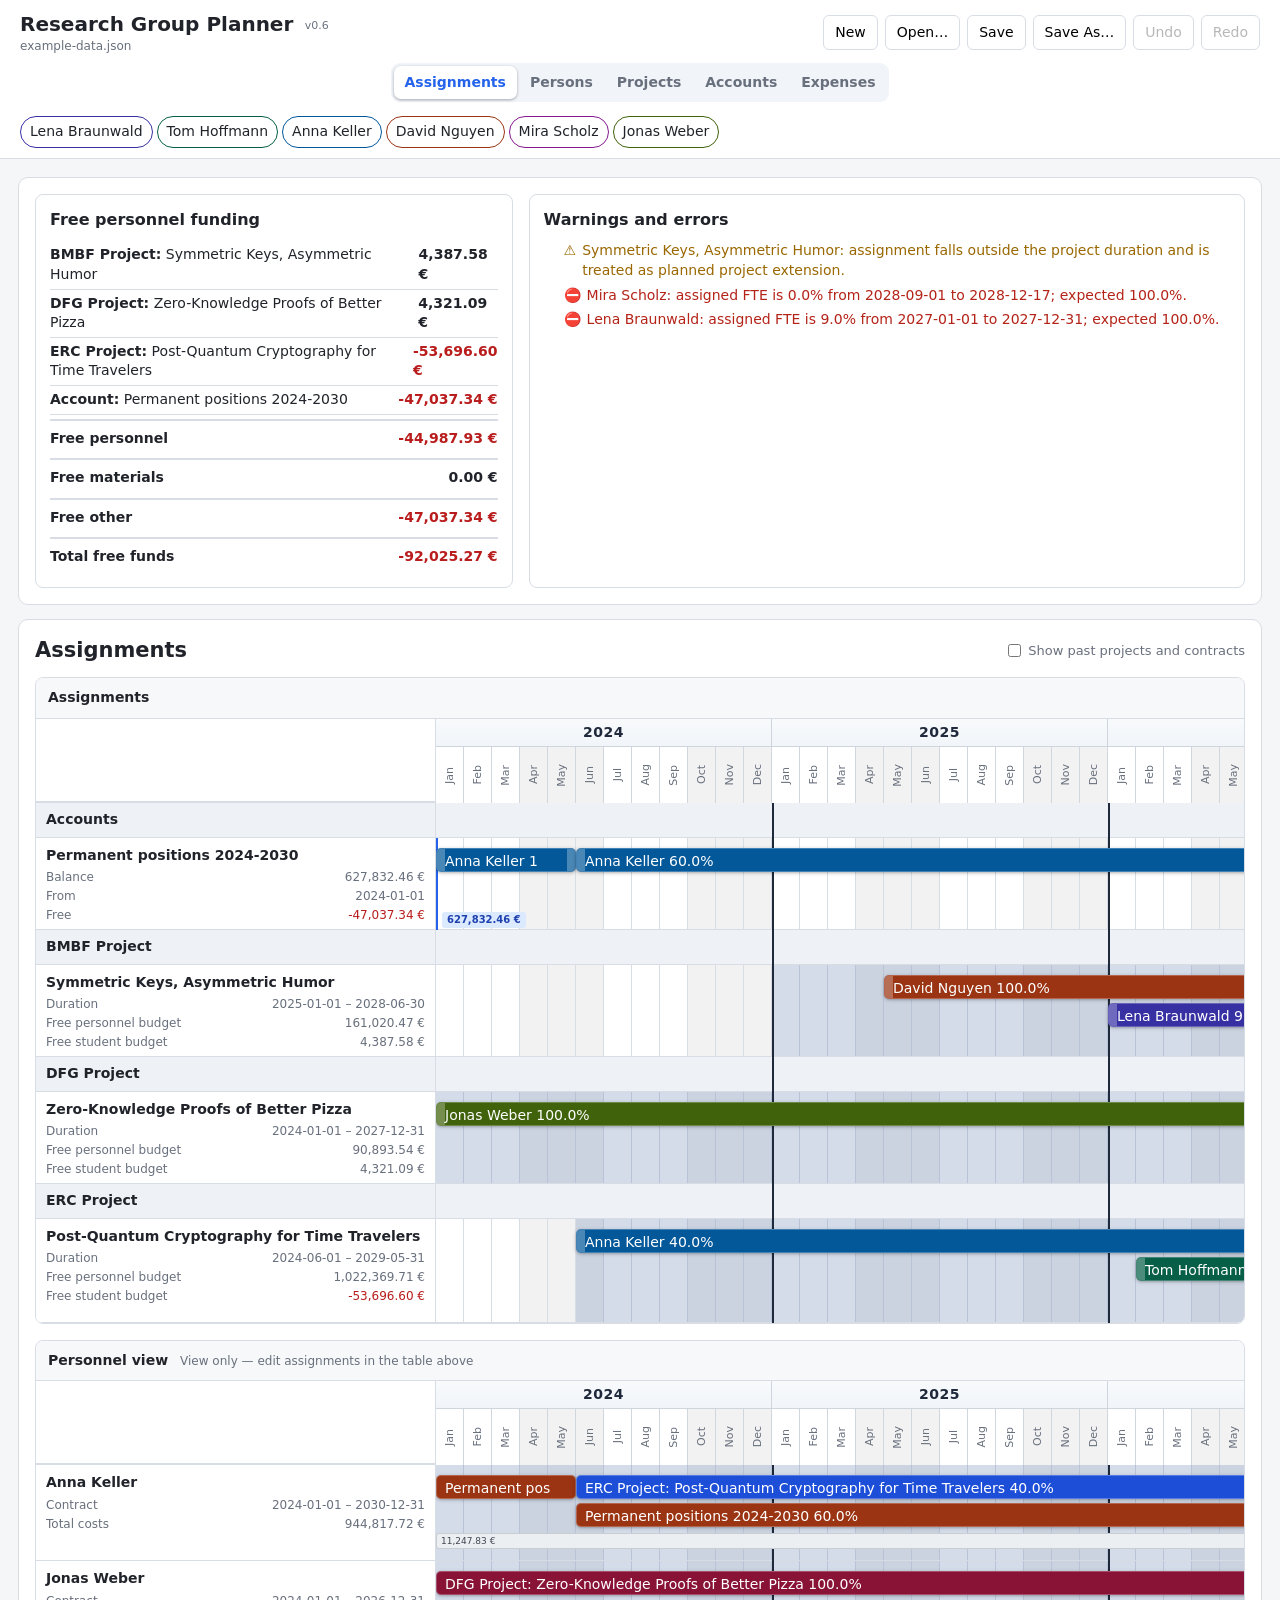
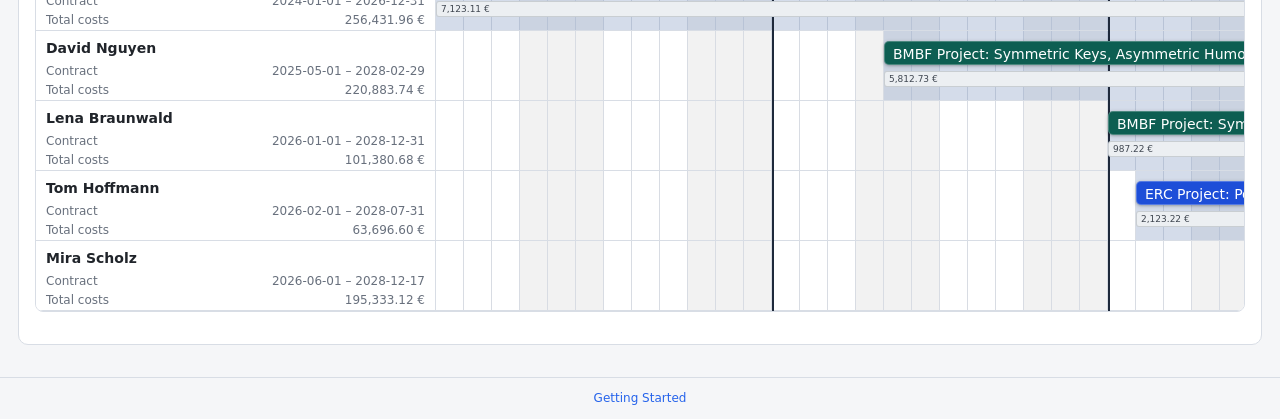
==== commit dc6bad30: "Dashboard: split free funds by personnel/materials/other, bump to v0.6" ====
--- a/index.html
+++ b/index.html
@@ -9,7 +9,7 @@
 <body>
   <header class="topbar">
     <div class="header-brand">
-      <h1>Research Group Planner <span class="version">v0.5</span></h1>
+      <h1>Research Group Planner <span class="version">v0.6</span></h1>
       <div id="fileStatus" class="muted">Unsaved project</div>
     </div>
 
--- a/style.css
+++ b/style.css
@@ -534,6 +534,10 @@
   grid-template-columns: var(--label-width) minmax(0, 1fr);
 }
 
+.timeline-content {
+  min-width: 0;
+}
+
 .timeline-labels {
   background: var(--panel);
   border-right: 1px solid var(--line);
@@ -594,6 +598,16 @@
 .timeline-header {
   height: 84px;
   border-bottom: 2px solid var(--line);
+  background: var(--panel);
+  will-change: transform;
+}
+
+.timeline-header-viewport {
+  position: sticky;
+  top: var(--timeline-sticky-top, 0px);
+  z-index: 12;
+  height: 84px;
+  overflow: hidden;
   background: var(--panel);
 }
 
@@ -647,6 +661,9 @@
 }
 
 .timeline-label-spacer {
+  position: sticky;
+  top: var(--timeline-sticky-top, 0px);
+  z-index: 12;
   height: 84px;
   border-bottom: 2px solid var(--line);
   background: var(--panel);
@@ -708,7 +725,7 @@
 
 .current-month-band {
   position: absolute;
-  top: 84px;
+  top: 0;
   bottom: 0;
   background: var(--current-month-overlay);
   pointer-events: none;
@@ -717,7 +734,7 @@
 
 .today-line {
   position: absolute;
-  top: 84px;
+  top: 0;
   bottom: 0;
   width: 2px;
   background: var(--today-line);
@@ -1321,6 +1338,26 @@
   border-color: var(--accent);
 }
 
+.assignment-date-fields {
+  display: grid;
+  grid-template-columns: repeat(2, minmax(0, 1fr));
+  gap: 12px;
+}
+
+.assignment-date-fields label {
+  display: grid;
+  gap: 5px;
+  font-size: 12px;
+  font-weight: 500;
+  color: var(--muted);
+}
+
+@media (max-width: 480px) {
+  .assignment-date-fields {
+    grid-template-columns: 1fr;
+  }
+}
+
 .assignment-field-checkbox {
   display: flex !important;
   align-items: center;
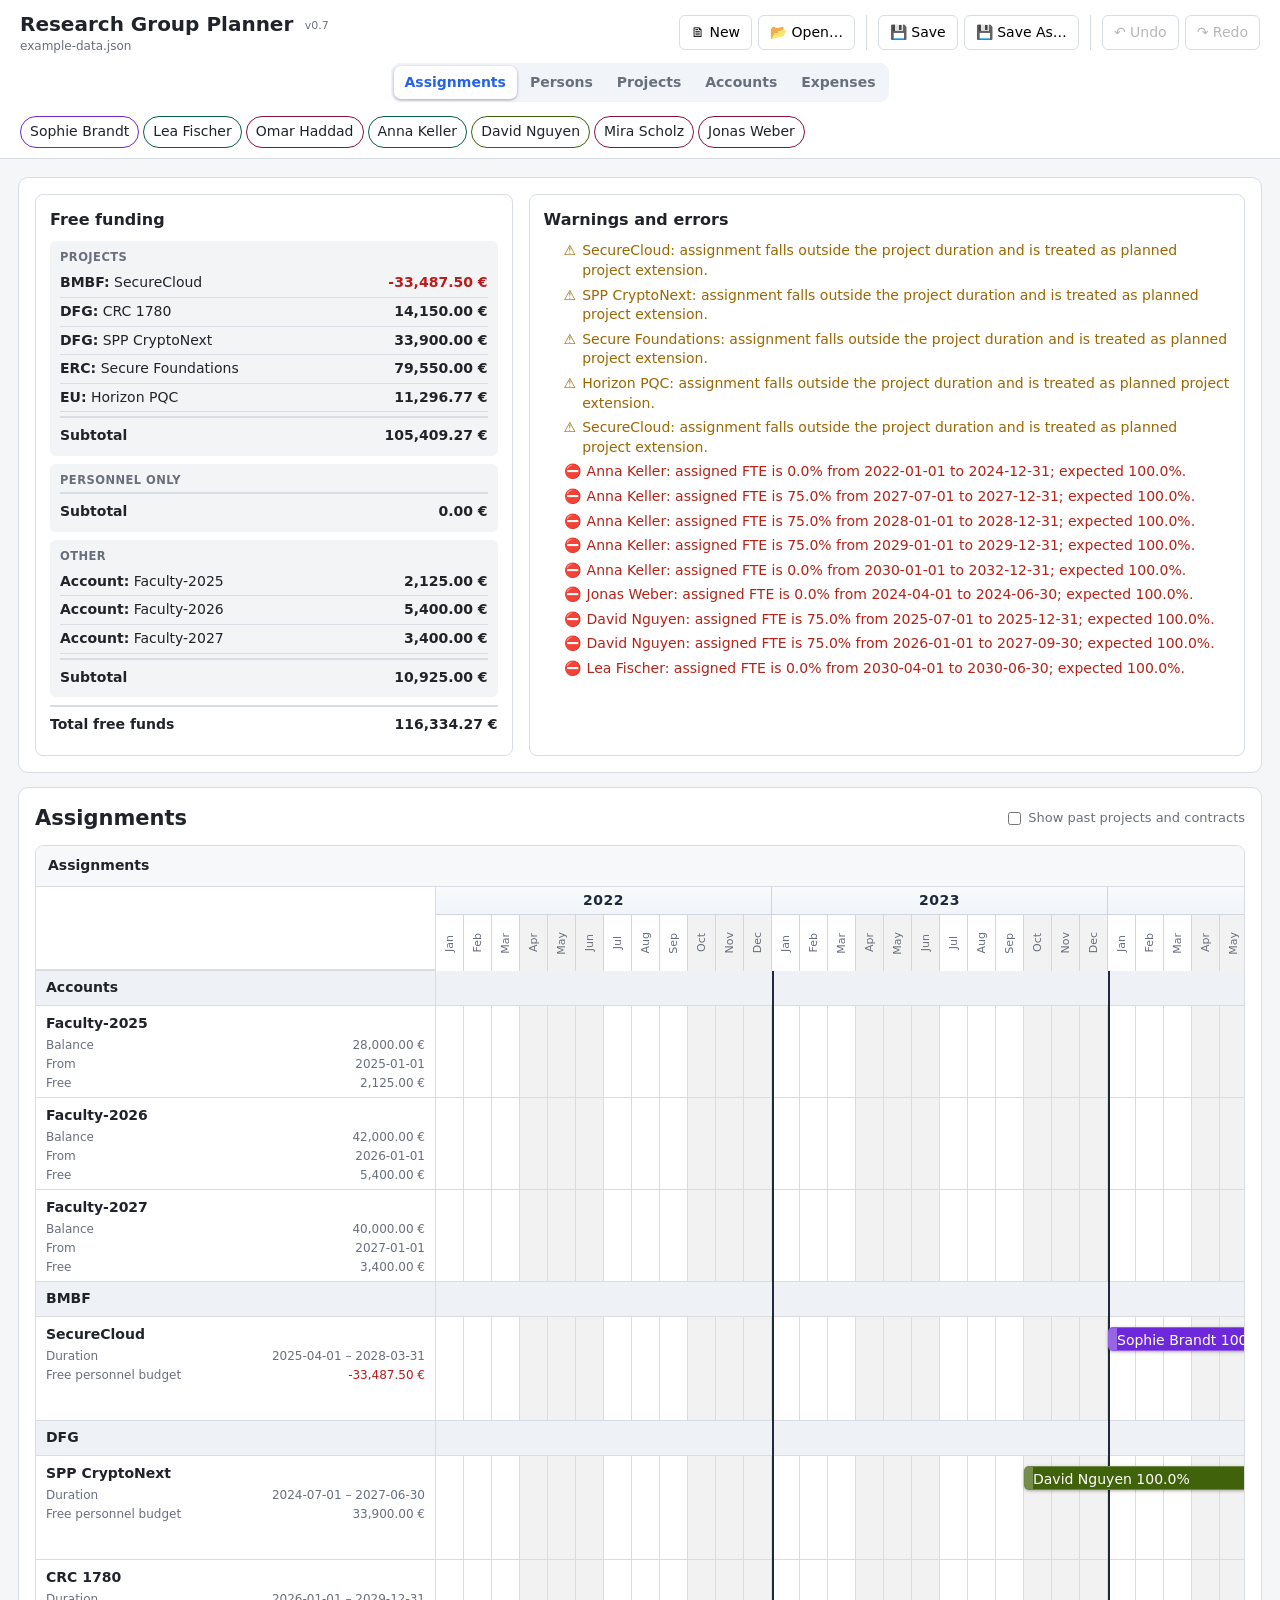
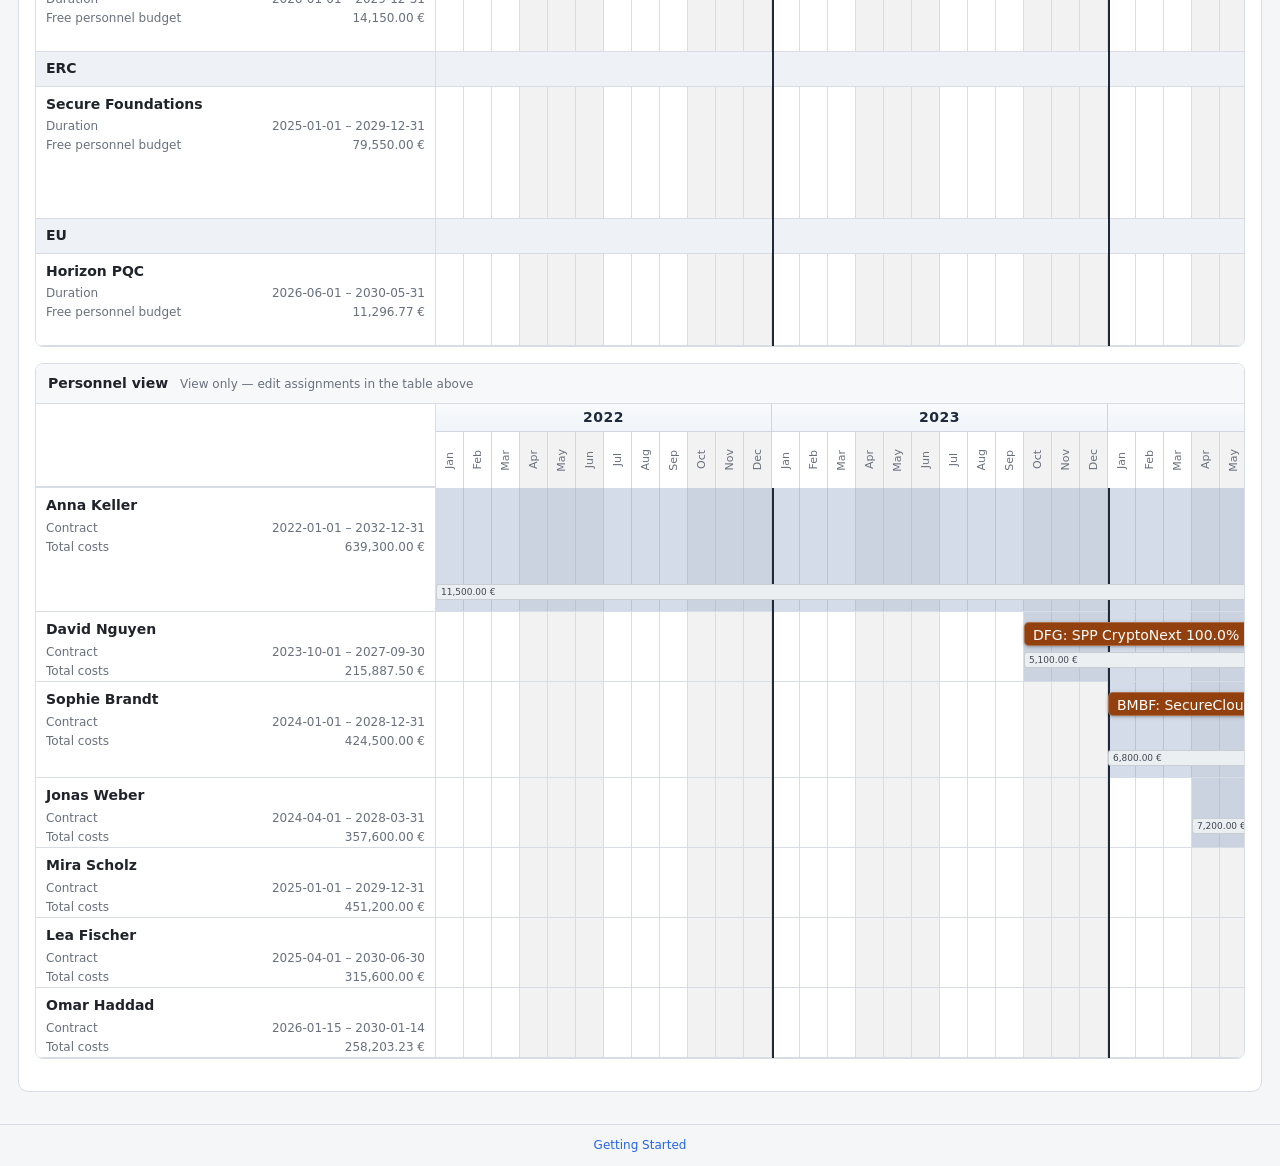
==== commit c113c5bb: "mobile addition and claude improvements" ====
--- a/index.html
+++ b/index.html
@@ -4,12 +4,12 @@
   <meta charset="utf-8">
   <meta name="viewport" content="width=device-width, initial-scale=1">
   <title>Research Group Planner</title>
-  <link rel="stylesheet" href="style.css?v=0.5">
+  <link rel="stylesheet" href="style.css?v=0.7">
 </head>
 <body>
   <header class="topbar">
     <div class="header-brand">
-      <h1>Research Group Planner <span class="version">v0.6</span></h1>
+      <h1>Research Group Planner <span class="version">v0.7</span></h1>
       <div id="fileStatus" class="muted">Unsaved project</div>
     </div>
 
@@ -21,13 +21,22 @@
       <button data-tab="expenses">Expenses</button>
       </nav>
 
-    <nav class="toolbar" aria-label="File actions">
-      <button id="newBtn">New</button>
-      <button id="openBtn">Open…</button>
-      <button id="saveBtn">Save</button>
-      <button id="saveAsBtn">Save As…</button>
-      <button id="undoBtn">Undo</button>
-      <button id="redoBtn">Redo</button>
+    <button id="mobileMenuBtn" class="mobile-menu-btn" aria-label="File menu" aria-haspopup="true">⋯</button>
+    <nav class="toolbar" aria-label="File actions" id="fileToolbar">
+      <div class="toolbar-group">
+        <button id="newBtn">🗎 New</button>
+        <button id="openBtn">📂 Open…</button>
+      </div>
+      <div class="toolbar-divider"></div>
+      <div class="toolbar-group">
+        <button id="saveBtn">💾 Save</button>
+        <button id="saveAsBtn">💾 Save As…</button>
+      </div>
+      <div class="toolbar-divider"></div>
+      <div class="toolbar-group">
+        <button id="undoBtn">↶ Undo</button>
+        <button id="redoBtn">↷ Redo</button>
+      </div>
     </nav>
 
     <div id="person-palette" class="person-palette" hidden></div>
@@ -43,7 +52,7 @@
     <section id="tab-timeline" class="tab panel active"></section>
 </main>
 
-  <script src="app.js?v=0.5"></script>
+  <script src="app.js?v=0.7"></script>
   <footer class="site-footer">
     <a href="GETTING_STARTED.html" target="_blank" rel="noopener">Getting Started</a>
   </footer>
--- a/style.css
+++ b/style.css
@@ -202,6 +202,37 @@
   font-size: 20px;
 }
 
+.toolbar-group {
+  display: flex;
+  gap: 6px;
+}
+
+.toolbar-divider {
+  width: 1px;
+  align-self: stretch;
+  background: var(--line);
+  margin: 0 4px;
+}
+
+.empty-state {
+  display: flex;
+  flex-direction: column;
+  align-items: center;
+  gap: 6px;
+  padding: 24px 12px;
+  color: var(--muted);
+  text-align: center;
+}
+
+.empty-state-cell {
+  padding: 0 !important;
+}
+
+.empty-state-icon {
+  font-size: 22px;
+  opacity: 0.7;
+}
+
 .toolbar {
   justify-self: end;
   grid-column: 2;
@@ -1142,6 +1173,27 @@
   font-weight: 700;
 }
 
+.funding-section {
+  background: var(--shade-2);
+  border-radius: 6px;
+  padding: 8px 10px 4px;
+  margin-bottom: 8px;
+}
+
+.funding-section-header {
+  font-weight: 700;
+  font-size: .82em;
+  text-transform: uppercase;
+  letter-spacing: .04em;
+  color: var(--muted);
+  margin-bottom: 4px;
+}
+
+.funding-total {
+  background: none;
+  margin-top: 4px;
+}
+
 
 .iso-date-input {
   min-width: 132px;
@@ -1828,3 +1880,168 @@
 .confirm-no:hover {
   background: var(--hover-bg);
 }
+
+/* ─── Mobile layer ─── */
+
+.mobile-menu-btn {
+  display: none;
+  width: 40px;
+  height: 40px;
+  font-size: 20px;
+  line-height: 1;
+  border: 1px solid var(--line);
+  border-radius: 8px;
+  background: var(--panel);
+  cursor: pointer;
+}
+
+@media (max-width: 700px) {
+  body {
+    padding-bottom: env(safe-area-inset-bottom);
+  }
+
+  .topbar {
+    grid-template-columns: 1fr auto;
+    padding: 10px 14px;
+    position: relative;
+  }
+
+  .header-brand {
+    grid-column: 1;
+    grid-row: 1;
+  }
+
+  .mobile-menu-btn {
+    display: flex;
+    align-items: center;
+    justify-content: center;
+    grid-column: 2;
+    grid-row: 1;
+  }
+
+  /* File-action toolbar becomes a dropdown menu under the ⋯ button */
+  .toolbar {
+    display: none;
+    position: absolute;
+    top: 100%;
+    right: 14px;
+    z-index: 40;
+    flex-direction: column;
+    gap: 4px;
+    min-width: 160px;
+    padding: 6px;
+    background: var(--panel);
+    border: 1px solid var(--line);
+    border-radius: 10px;
+    box-shadow: 0 12px 28px var(--modal-shadow);
+    justify-content: flex-start;
+  }
+
+  .toolbar.open {
+    display: flex;
+  }
+
+  .toolbar-group {
+    flex-direction: column;
+    gap: 4px;
+  }
+
+  .toolbar-divider {
+    display: none;
+  }
+
+  .toolbar button {
+    width: 100%;
+    text-align: left;
+  }
+
+  /* Tab bar becomes a fixed bottom nav */
+  .header-tabs {
+    position: fixed;
+    left: 0;
+    right: 0;
+    bottom: 0;
+    z-index: 50;
+    display: flex;
+    justify-content: space-around;
+    gap: 0;
+    padding: 4px 4px calc(4px + env(safe-area-inset-bottom));
+    border-radius: 0;
+    border-top: 1px solid var(--line);
+    background: var(--panel);
+    box-shadow: 0 -2px 10px var(--modal-shadow);
+  }
+
+  .header-tabs button {
+    flex: 1;
+    min-height: 48px;
+    padding: 6px 2px;
+    font-size: 11px;
+    border-radius: 8px;
+    white-space: nowrap;
+  }
+
+  .header-tabs button.active {
+    box-shadow: none;
+  }
+
+  main {
+    padding: 12px 12px calc(76px + env(safe-area-inset-bottom));
+  }
+
+  .dashboard-card {
+    padding: 12px;
+  }
+
+  /* Assignment / expense modals become bottom sheets */
+  .assignment-modal,
+  .expense-timeline-modal {
+    place-items: end center !important;
+    padding: 0 !important;
+  }
+
+  .assignment-modal-card,
+  .expense-timeline-card {
+    width: 100% !important;
+    max-width: 100%;
+    max-height: 88vh;
+    overflow-y: auto;
+    border-radius: 16px 16px 0 0;
+  }
+
+  .assignment-modal-card::before,
+  .expense-timeline-card::before {
+    content: "";
+    position: absolute;
+    top: 8px;
+    left: 50%;
+    transform: translateX(-50%);
+    width: 36px;
+    height: 4px;
+    border-radius: 2px;
+    background: var(--line);
+  }
+
+  .assignment-modal-header,
+  .expense-timeline-header {
+    padding-top: 22px;
+  }
+
+  .assignment-date-fields {
+    grid-template-columns: 1fr;
+  }
+
+  .assignment-bar {
+    min-height: 30px;
+    height: 30px;
+  }
+
+  :root {
+    --label-width: 220px;
+    --month-width: 34px;
+  }
+
+  .timeline-title {
+    flex-wrap: wrap;
+  }
+}
